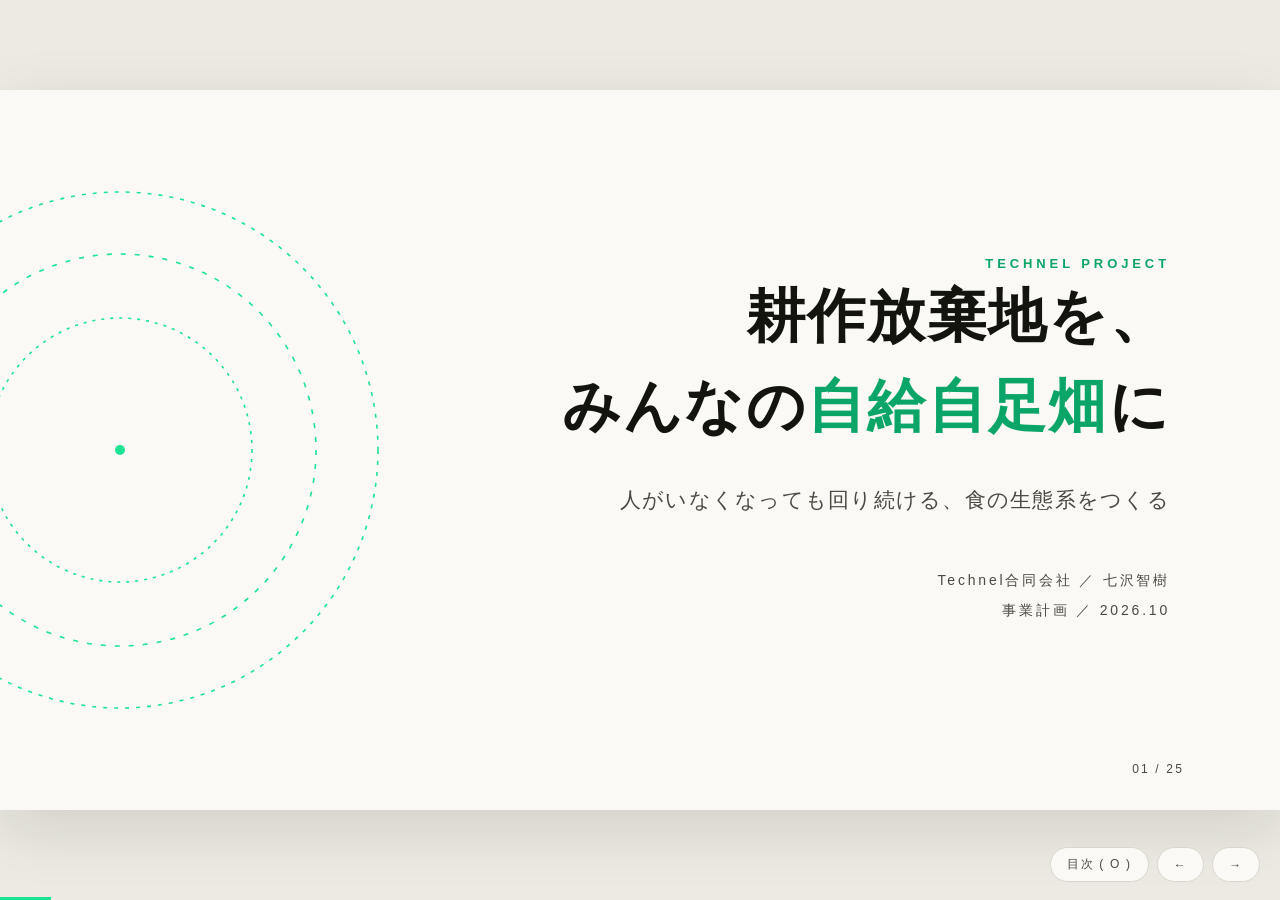
==== jikyu-farm/index.html @ 4bae10a8 "自給自足畑スライドを更新：畑の種類・トークンの値付け・収穫の記録などを追加 - 共有区画・専有区画・目的別区画の説明を追加 - 参加の段階にスポットメンバーを追加し、半年契約に - 自走後の扱い、区画" ====
<!DOCTYPE html>
<html lang="ja">
<head>
<meta charset="UTF-8">
<meta name="viewport" content="width=device-width, initial-scale=1.0">
<title>耕作放棄地を、自給自足畑に｜Technel</title>
<style>
  html { -webkit-text-size-adjust: 100%; text-size-adjust: 100%; }
  body { overscroll-behavior: none; touch-action: manipulation; }

  :root {
    --paper: #faf9f5;
    --ink: #14140f;
    --ink-soft: #4a4a42;
    --line: #d9d7cd;
    --moss: #0ca568;
    --mint: #1de394;
    --shu: #c0392b;
  }
  * { margin: 0; padding: 0; box-sizing: border-box; }
  html, body { height: 100%; }
  body {
    background: #eceae2;
    color: var(--ink);
    font-family: "Helvetica Neue", "Hiragino Kaku Gothic ProN", "Hiragino Sans", "Noto Sans JP", Arial, sans-serif;
    font-feature-settings: "palt";
    -webkit-font-smoothing: antialiased;
    overflow: hidden;
  }

  /* ---------- stage ---------- */
  .deck { position: fixed; inset: 0; overflow: hidden; }
  .stage {
    position: absolute; left: 50%; top: 50%;
    width: 1280px; height: 720px;
    background: var(--paper);
    transform-origin: center center;
    box-shadow: 0 18px 60px rgba(20,20,15,.12);
    overflow: hidden;
  }
  .slide {
    position: absolute; inset: 0;
    padding: 74px 96px 92px;
    display: flex; flex-direction: column;
    opacity: 0; visibility: hidden;
    transition: opacity .38s ease;
  }
  .slide.is-active { opacity: 1; visibility: visible; }

  /* ---------- common type ---------- */
  .kicker { font-size: 13px; letter-spacing: .3em; color: var(--moss); font-weight: 600; text-transform: uppercase; }
  .slide h2 { font-size: 40px; font-weight: 700; line-height: 1.5; letter-spacing: .02em; margin-top: 16px; }
  .slide h2 .thin { font-weight: 400; color: var(--ink-soft); }
  .lead { font-size: 18px; line-height: 2; color: var(--ink-soft); margin-top: 14px; max-width: 980px; }
  .body { margin-top: 40px; flex: 1; min-height: 0; display: flex; flex-direction: column; justify-content: center; }
  .body.top { margin-top: 28px; justify-content: flex-start; }

  ul.pts { list-style: none; }
  ul.pts > li {
    position: relative;
    font-size: 22px; line-height: 1.85; letter-spacing: .01em;
    padding-left: 34px; margin-bottom: 18px; max-width: 1040px;
  }
  ul.pts > li::before {
    content: ""; position: absolute; left: 2px; top: 17px;
    width: 9px; height: 9px; border-radius: 50%;
    border: 1.6px solid var(--mint);
  }
  ul.pts > li.em::before { background: var(--moss); border-color: var(--moss); }
  ul.pts > li.em { font-weight: 700; }
  ul.pts > li small { display: block; font-size: 15.5px; color: var(--ink-soft); line-height: 1.8; margin-top: 4px; font-weight: 400; }
  ul.pts.compact > li { margin-bottom: 12px; font-size: 19px; line-height: 1.75; }
  ul.pts.compact > li::before { top: 15px; }
  ul.pts.compact > li small { font-size: 14.5px; margin-top: 2px; }

  .note {
    margin-top: auto; padding-top: 18px; border-top: 1px solid var(--line);
    font-size: 15px; line-height: 1.9; color: var(--ink-soft); max-width: 1088px;
  }
  .arrow { color: var(--moss); font-weight: 700; }
  .term { border-bottom: 1.6px solid var(--mint); padding-bottom: 1px; }
  .shu { color: var(--shu); }
  .g { color: var(--moss); }

  /* ---------- title slide ---------- */
  .slide.title { justify-content: center; align-items: flex-end; text-align: right; padding-right: 110px; }
  .slide.title h1 { font-size: 58px; font-weight: 700; line-height: 1.55; letter-spacing: .04em; }
  .slide.title h1 .g { color: var(--moss); }
  .slide.title .sub { font-size: 21px; color: var(--ink-soft); margin-top: 28px; letter-spacing: .06em; line-height: 2; }
  .slide.title .meta { font-size: 14px; letter-spacing: .2em; color: var(--ink-soft); margin-top: 44px; line-height: 2.2; }
  .rings { position: absolute; left: -160px; top: 50%; transform: translateY(-50%); width: 560px; height: 560px; pointer-events: none; }
  .rings circle { fill: none; stroke: var(--mint); stroke-width: 1.6; }
  .rings .r1 { stroke-dasharray: 4 7; animation: spin 90s linear infinite; transform-origin: 280px 280px; }
  .rings .r2 { stroke-dasharray: 5 9; animation: spin 150s linear infinite reverse; transform-origin: 280px 280px; }
  .rings .r3 { stroke-dasharray: 3 6; animation: spin 220s linear infinite; transform-origin: 280px 280px; }
  .rings .core { fill: var(--mint); stroke: none; }
  @keyframes spin { to { transform: rotate(360deg); } }
  @media (prefers-reduced-motion: reduce) { .rings circle { animation: none !important; } .slide { transition: none; } }

  /* ---------- part divider ---------- */
  .slide.part { background: var(--ink); color: var(--paper); justify-content: center; }
  .slide.part .kicker { color: var(--mint); }
  .slide.part .pnum { font-size: 128px; font-weight: 700; line-height: 1; letter-spacing: .02em; margin: 22px 0 18px; }
  .slide.part h2 { font-size: 52px; margin-top: 0; }
  .slide.part .lead { color: #9a9a8e; font-size: 18px; }

  /* ---------- statement ---------- */
  .statement { font-size: 38px; font-weight: 700; line-height: 1.8; letter-spacing: .03em; }
  .statement small { display: block; max-width: 980px; font-size: 17px; font-weight: 400; color: var(--ink-soft); line-height: 2.05; margin-top: 24px; letter-spacing: 0; }

  /* ---------- column grids ---------- */
  .cols { display: grid; gap: 1px; background: var(--line); border: 1px solid var(--line); }
  .cols.c2 { grid-template-columns: 1fr 1fr; }
  .cols.c3 { grid-template-columns: 1fr 1fr 1fr; }
  .cols.c4 { grid-template-columns: repeat(4, 1fr); }
  .cols.c5 { grid-template-columns: repeat(5, 1fr); }
  .cols.c5 .col { padding: 22px 18px 24px; }
  .cols.c5 .col h3 { font-size: 20px; margin-bottom: 8px; }
  .cols.c5 .col .price { font-size: 15px; margin-bottom: 10px; }
  .cols.c5 .col p { font-size: 13.5px; line-height: 1.85; }
  .col { background: var(--paper); padding: 28px 28px 30px; }
  .col .h { font-size: 12.5px; letter-spacing: .2em; color: var(--moss); font-weight: 600; margin-bottom: 14px; }
  .col h3 { font-size: 24px; font-weight: 700; line-height: 1.55; margin-bottom: 12px; }
  .col .price { font-size: 17px; font-weight: 700; color: var(--moss); margin-bottom: 12px; }
  .col p { font-size: 15.5px; line-height: 1.95; color: var(--ink-soft); }
  .col p + p { margin-top: 10px; }
  .cols.c4 .col { padding: 24px 22px 26px; }
  .cols.c4 .col h3 { font-size: 21px; }
  .cols.c4 .col p { font-size: 14.5px; line-height: 1.9; }
  .cols.c2 .col { padding: 22px 28px 24px; }

  /* ---------- table ---------- */
  .tbl { width: 100%; border-collapse: collapse; }
  .tbl th {
    text-align: left; font-size: 12.5px; letter-spacing: .16em; color: var(--moss); font-weight: 600;
    padding: 0 16px 10px; border-bottom: 2px solid var(--ink);
  }
  .tbl td { padding: 13px 16px; border-bottom: 1px solid var(--line); font-size: 17px; line-height: 1.7; vertical-align: top; }
  .tbl td:first-child { font-weight: 700; white-space: nowrap; }
  .tbl td .s { display: block; font-size: 13.5px; color: var(--ink-soft); font-weight: 400; }
  .tbl.law td { padding: 7px 12px; font-size: 14px; line-height: 1.55; }
  .tbl.law td .s { font-size: 12px; }
  .tbl.law th { padding: 0 12px 7px; }
  .tbl.law td:last-child { width: 96px; }
  .chip { display: inline-block; font-size: 12px; letter-spacing: .1em; font-weight: 700; border-radius: 999px; padding: 2px 11px; white-space: nowrap; }
  .chip.ok { color: var(--moss); border: 1.3px solid var(--moss); }
  .chip.todo { color: var(--shu); border: 1.3px solid var(--shu); }

  /* ---------- steps ---------- */
  .steps { display: grid; grid-template-columns: 1fr 34px 1fr 34px 1fr 34px 1fr; align-items: stretch; }
  .step { border: 1.4px solid var(--line); padding: 20px 20px 22px; background: var(--paper); }
  .step .n { font-size: 12px; letter-spacing: .18em; color: var(--ink-soft); }
  .step h3 { font-size: 22px; font-weight: 700; margin-top: 8px; line-height: 1.5; }
  .step p { font-size: 14.5px; line-height: 1.85; color: var(--ink-soft); margin-top: 8px; }
  .step.goal { border: 2px solid var(--moss); background: #f4faf6; }
  .step-arrow { display: flex; align-items: center; justify-content: center; color: var(--moss); font-size: 22px; font-weight: 700; }
  .loop { margin-top: 18px; border: 1.4px dashed var(--moss); padding: 14px 22px; font-size: 17px; line-height: 1.8; }
  .loop strong { color: var(--moss); }

  /* ---------- example ---------- */
  .ex { margin-top: 30px; border: 1.8px solid var(--moss); background: #f4faf6; padding: 18px 26px;
        text-align: center; font-size: 23px; font-weight: 700; letter-spacing: .02em; }
  .ex .ar { color: var(--moss); margin: 0 16px; }

  /* ---------- figure ---------- */
  .fig { display: flex; justify-content: center; }
  .fig svg { width: 100%; max-width: 980px; height: auto; }
  .fig .bx { fill: none; stroke: #b7b5a9; stroke-width: 1.4; }
  .fig .bx.main { fill: #eaf6ef; stroke: var(--moss); stroke-width: 2.2; }
  .fig .ln { fill: none; stroke: #8f8d82; stroke-width: 1.5; }
  .fig .nm { font-size: 15px; font-weight: 700; fill: var(--ink); }
  .fig .sb { font-size: 12.5px; fill: var(--ink-soft); }
  .fig .lb { font-size: 12.5px; fill: var(--moss); font-weight: 600; }

  /* ---------- chrome ---------- */
  .foot {
    position: absolute; left: 96px; right: 96px; bottom: 34px;
    display: flex; justify-content: space-between; align-items: baseline;
    font-size: 12px; letter-spacing: .18em; color: var(--ink-soft);
  }
  .slide.part .foot { color: rgba(250,249,245,.5); }
  .bar { position: absolute; left: 0; bottom: 0; height: 3px; background: var(--mint); transition: width .38s ease; z-index: 5; }

  .ui { position: fixed; right: 20px; bottom: 18px; display: flex; gap: 8px; z-index: 40; transition: opacity .4s; }
  .ui.idle { opacity: 0; pointer-events: none; }
  .ui button {
    font: inherit; font-size: 12px; letter-spacing: .14em;
    background: var(--paper); color: var(--ink-soft);
    border: 1px solid var(--line); border-radius: 999px;
    padding: 8px 16px; cursor: pointer; transition: background .2s, color .2s;
  }
  .ui button:hover { background: var(--ink); color: var(--paper); border-color: var(--ink); }

  .toc {
    position: fixed; inset: 0; z-index: 50; background: var(--ink); color: var(--paper);
    padding: 56px 6vw; overflow-y: auto; display: none;
  }
  .toc.open { display: block; }
  .toc h4 { font-size: 12px; letter-spacing: .3em; color: var(--mint); font-weight: 600; margin-bottom: 26px; }
  .toc ol { list-style: none; columns: 2; column-gap: 56px; }
  .toc li { break-inside: avoid; }
  .toc button {
    font: inherit; text-align: left; width: 100%;
    display: grid; grid-template-columns: 40px 1fr; gap: 14px; align-items: baseline;
    background: none; border: none; border-bottom: 1px solid #33332c; color: rgba(250,249,245,.72);
    padding: 11px 0; font-size: 15.5px; cursor: pointer; transition: color .2s;
  }
  .toc button:hover, .toc button.here { color: #fff; }
  .toc button.here .no { color: var(--mint); }
  .toc .no { font-size: 12px; letter-spacing: .1em; color: #7b7b70; }
  .toc .pt { font-size: 11px; letter-spacing: .2em; color: var(--mint); display: block; margin-top: 4px; }

  /* ---------- print ---------- */
  @page { size: 1280px 720px; margin: 0; }
  @media print {
    body { overflow: visible; background: #fff; }
    .deck { position: static; overflow: visible; }
    .stage { position: static; width: 1280px; height: auto; transform: none !important; box-shadow: none; overflow: visible; }
    .slide {
      position: static; opacity: 1 !important; visibility: visible !important;
      width: 1280px; height: 720px; page-break-after: always; break-after: page;
    }
    .ui, .toc, .bar { display: none !important; }
  }
</style>
</head>
<body>

<div class="deck" id="deck">
<div class="stage" id="stage">

  <!-- 01 title -->
  <section class="slide title" data-title="タイトル" data-part="">
    <svg class="rings" viewBox="0 0 560 560" aria-hidden="true">
      <circle class="r1" cx="280" cy="280" r="258"/>
      <circle class="r2" cx="280" cy="280" r="196"/>
      <circle class="r3" cx="280" cy="280" r="132"/>
      <circle class="core" cx="280" cy="280" r="5"/>
    </svg>
    <div class="kicker">Technel Project</div>
    <h1>耕作放棄地を、<br>みんなの<span class="g">自給自足畑</span>に</h1>
    <p class="sub">人がいなくなっても回り続ける、食の生態系をつくる</p>
    <p class="meta">Technel合同会社 ／ 七沢智樹<br>事業計画 ／ 2026.10</p>
  </section>

  <!-- overview -->
  <section class="slide" data-title="何をつくるのか" data-part="">
    <div class="kicker">Overview</div>
    <h2>何をつくるのか</h2>
    <div class="body">
      <p class="statement" style="font-size:34px">耕作放棄地を、関わる人々の自給自足畑に変えていく。<br>創業メンバーが抜けても回り続ける<span class="g">仕組み</span>として。</p>
      <ul class="pts compact" style="margin-top:34px">
        <li>出発点は山梨の耕作放棄地。人口減少で全国に増え続ける放棄地へ広げていく</li>
        <li>応えるのは「自分が食べるものは自分でつくりたい」という、人間の根源的な欲求</li>
        <li>お金・野菜・労働・資源の出入りをすべて見えるようにし、<span class="term">AIが計算</span>し、<span class="term">ブロックチェーンに記録</span>する</li>
      </ul>
      <div class="note">目指すのは、人間が現れる前から生態系が自律して回ってきたように、社会のパラダイムが変わっても、人がいる限り続くもの。</div>
    </div>
  </section>

  <!-- PART 1 -->
  <section class="slide part" data-title="PART 1｜なぜ今か" data-part="">
    <div class="kicker">Part</div>
    <div class="pnum">01</div>
    <h2>なぜ今か</h2>
    <p class="lead">農業は転換点にある。担い手が引退していく溝を、小さな自給畑をたくさんつくって埋める。</p>
  </section>

  <!-- 1-01 背景 -->
  <section class="slide" data-title="三つの背景" data-part="1">
    <div class="kicker">1 — 01｜Background</div>
    <h2>三つの背景</h2>
    <div class="body">
      <div class="cols c3">
        <div class="col">
          <div class="h">MACRO</div>
          <h3>食料安全保障</h3>
          <p>一人ひとりが食べ物をつくる技術と知恵を持つことは、国の食料自給率の向上に直結する。</p>
        </div>
        <div class="col">
          <div class="h">FARMERS</div>
          <h3>担い手の引退</h3>
          <p>農家の高齢化と引退で、耕作放棄地は今後も増え続ける。一方で、若い人の大規模な新規参入には限界がある。</p>
        </div>
        <div class="col">
          <div class="h">YAMANASHI</div>
          <h3>ブドウ跡地の傾斜地</h3>
          <p>ブドウ畑の跡地は傾斜があり、ブドウ以外の営農では使いにくい。自給自足畑は、小さな畑や傾斜地でも成り立つ。</p>
        </div>
      </div>
      <div class="note">商業農業が手放した土地を、そのまま使える。<span class="arrow">→</span> それがこの仕組みの強み。</div>
    </div>
  </section>

  <!-- 1-02 栄養 -->
  <section class="slide" data-title="栄養は、ほぼ自給できる" data-part="1">
    <div class="kicker">1 — 02｜Nutrition</div>
    <h2>栄養は、ほぼ自給できる</h2>
    <p class="lead">野菜・米・大豆・卵に、獣害駆除のイノシシとシカを組み合わせる。大豆と米があれば、味噌や醤油もつくれる。</p>
    <div class="body top">
      <table class="tbl">
        <thead><tr><th>品目</th><th>1人あたり年間（概算）</th><th>必要な面積・羽数（無肥料〜少肥の概算）</th></tr></thead>
        <tbody>
          <tr><td>野菜</td><td>約128kg<span class="s">1日350gの推奨量</span></td><td>畑 約1〜1.3a</td></tr>
          <tr><td>米</td><td>約50kg</td><td>田んぼ 約2a</td></tr>
          <tr><td>大豆</td><td>約8kg</td><td>畑 約0.5a</td></tr>
          <tr><td>卵</td><td>約340個</td><td>鶏 1.5〜2羽</td></tr>
          <tr><td>肉</td><td>獣害駆除のイノシシ・シカ</td><td>食肉処理業の許可を持つ事業者と提携</td></tr>
        </tbody>
      </table>
      <div class="note">畑だけなら1人約1.5a。今ある畑（傾斜地25a＋急傾斜地10a）は、約20人分の野菜と大豆にあたる。米には別に田んぼが要る。数字は概算。</div>
    </div>
  </section>

  <!-- PART 2 -->
  <section class="slide part" data-title="PART 2｜畑と参加の仕組み" data-part="">
    <div class="kicker">Part</div>
    <div class="pnum">02</div>
    <h2>畑と参加の仕組み</h2>
    <p class="lead">共有区画は誰でも収穫でき、専有区画で自給を学ぶ。浅い関わりから始めて、最長5年で自律する。</p>
  </section>

  <!-- 2-01 畑の種類 -->
  <section class="slide" data-title="畑の種類" data-part="2">
    <div class="kicker">2 — 01｜Fields</div>
    <h2>畑の種類</h2>
    <div class="body">
      <div class="cols c3">
        <div class="col">
          <div class="h">SHARED</div>
          <h3>共有区画</h3>
          <p>会員区分によらず、誰でも好きに収穫できる。収穫した分だけトークンを使う。</p>
          <p>手をかけなくても育つ畑として、自然農法・協生農法を中心に回す。</p>
        </div>
        <div class="col">
          <div class="h">PLOT</div>
          <h3>専有区画</h3>
          <p>自分だけの区画。指導期間中はプロの指導のもとで耕作し、修了したら自分で回す。</p>
          <p>水やりなどの手入れも、すべて自分で行う。</p>
        </div>
        <div class="col">
          <div class="h">PURPOSE</div>
          <h3>目的別の区画</h3>
          <p>必要に応じて、目的ごとの区画もつくる。</p>
        </div>
      </div>
    </div>
  </section>

  <!-- 2-02 参加の段階 -->
  <section class="slide" data-title="参加の段階" data-part="2">
    <div class="kicker">2 — 02｜Plans</div>
    <h2>参加の段階</h2>
    <div class="body top">
      <div class="cols c5">
        <div class="col">
          <div class="h">SPOT</div>
          <h3>スポット</h3>
          <div class="price">その都度払い</div>
          <p>説明を受けた人が、行ったときに収穫して量り、その場で支払う（PayPay など）。</p>
          <p>来年からの開始を目指す。</p>
        </div>
        <div class="col">
          <div class="h">MEMBER</div>
          <h3>会員</h3>
          <div class="price">月額 3,000円</div>
          <p>全額をトークンで受け取り、共有区画から好きに収穫できる。</p>
          <p>市場価格で 6,000円分の野菜が目安。作業は任意。</p>
        </div>
        <div class="col">
          <div class="h">COURSE</div>
          <h3>講座</h3>
          <div class="price">月額 5,000円</div>
          <p>オンラインの話し合いが月2回、現地の実習が毎週。</p>
          <p>追加で払った分は、トークンに変換できる。</p>
        </div>
        <div class="col">
          <div class="h">PLOT</div>
          <h3>専有区画</h3>
          <div class="price">指導期間中は未定</div>
          <p>プロの指導のもとで、自分の区画を耕作する。</p>
          <p>多くは3〜4年で自立する。</p>
        </div>
        <div class="col">
          <div class="h">OPERATOR</div>
          <h3>運営メンバー</h3>
          <div class="price">管理費のみ</div>
          <p>指導を修了した人。1aあたりの基本諸経費だけで畑を続けられる。</p>
          <p>貢献すれば無料、むしろプラスにも。</p>
        </div>
      </div>
      <div class="note">契約は秋冬と春夏の半年ごと。料金はすべて仮で、運営しながら全体で計算して決める。配送も可能（送料と箱詰めの手間賃をトークンから差し引く）。</div>
    </div>
  </section>

  <!-- 2-03 自律の道筋 -->
  <section class="slide" data-title="最長5年で自律する" data-part="2">
    <div class="kicker">2 — 03｜Path</div>
    <h2>最長5年で、自律する</h2>
    <p class="lead">修了した人が増えるほど、プロ農家がいなくても畑が回るようになる。</p>
    <div class="body">
      <div class="steps">
        <div class="step"><div class="n">STEP 1</div><h3>会員</h3><p>共有区画の野菜を受け取りながら、畑に触れる</p></div>
        <div class="step-arrow">→</div>
        <div class="step"><div class="n">STEP 2</div><h3>講座</h3><p>オンラインと現地の実習で、つくり方を学ぶ</p></div>
        <div class="step-arrow">→</div>
        <div class="step"><div class="n">STEP 3｜最長5年</div><h3>専有区画</h3><p>プロの指導のもとで、自分の区画を耕作する。多くは3〜4年で自立する</p></div>
        <div class="step-arrow">→</div>
        <div class="step goal"><div class="n">GOAL</div><h3>運営メンバー</h3><p>自分の畑で自給し、仕組みを回す</p></div>
      </div>
      <div class="loop"><strong>↺ 次の人へ</strong>　修了した運営メンバーが、共有区画の管理と次の人の指導を引き継ぐ。</div>
    </div>
  </section>

  <!-- 2-04 自走したら -->
  <section class="slide" data-title="自走できるようになったら" data-part="2">
    <div class="kicker">2 — 04｜Independence</div>
    <h2>自走できるようになったら</h2>
    <div class="body">
      <ul class="pts">
        <li>土地の管理費を払うだけで、自分の区画を続けられる</li>
        <li>貢献すれば管理費はただになり、むしろプラスになることもある</li>
        <li>運営メンバーとして全体を回すことも、自分の区画を淡々と使い続けることもできる</li>
        <li class="em">うまくいかなかった野菜は、区画どうしでトークンを使って交換し、補い合う<small>今年はトマトがたくさんできたけれど、ナスはうまくいかなかった。そういうことは毎年起きる。</small></li>
      </ul>
    </div>
  </section>

  <!-- 2-05 収穫の記録 -->
  <section class="slide" data-title="収穫を記録する" data-part="2">
    <div class="kicker">2 — 05｜Harvest</div>
    <h2>収穫は、はかりとカメラで記録する</h2>
    <div class="body">
      <div class="steps">
        <div class="step"><div class="n">1</div><h3>取る</h3><p>旬のおいしいものから順に取っていく</p></div>
        <div class="step-arrow">→</div>
        <div class="step"><div class="n">2</div><h3>載せる</h3><p>バットに載せて量る。バットで大きさ、はかりで重さがわかる</p></div>
        <div class="step-arrow">→</div>
        <div class="step"><div class="n">3</div><h3>計算する</h3><p>AIが野菜ごとの比重から内訳を出す（例：カボチャ2個と人参2本で1kg）</p></div>
        <div class="step-arrow">→</div>
        <div class="step goal"><div class="n">4</div><h3>トークンを使う</h3><p>内訳から値段を出し、トークンを差し引く</p></div>
      </div>
      <div class="loop"><strong>規格外は 1/3</strong>　割れや傷みのあるものは分けて量り、トークンの消費を3分の1にする。自己申告とAIの画像認識で判定し、あとから画像をもとに補正もできる。</div>
      <div class="note">おいしそうなものだけを選ばず、バランスよく取ることをみんなで共有する。</div>
    </div>
  </section>

  <!-- PART 3 -->
  <section class="slide part" data-title="PART 3｜お金とトークン" data-part="">
    <div class="kicker">Part</div>
    <div class="pnum">03</div>
    <h2>お金とトークン</h2>
    <p class="lead">費用を積み上げ、収穫を予測し、市場価格の半分で野菜をトークンに換える。取れた量に合わせて、途中で調整する。</p>
  </section>

  <!-- 3-01 費用 -->
  <section class="slide" data-title="費用を積み上げる" data-part="3">
    <div class="kicker">3 — 01｜Cost</div>
    <h2>費用を積み上げる</h2>
    <p class="lead">かかった費用はすべて計上し、会計を公開する。</p>
    <div class="body top">
      <table class="tbl">
        <thead><tr><th>費目</th><th>例</th><th>扱い</th></tr></thead>
        <tbody>
          <tr><td>立ち上げ費</td><td>今回の畑で 30万円</td><td>数年（ケースによっては5年）で償却し、月々のコストに載せる</td></tr>
          <tr><td>土地などのベース</td><td>月 1万円</td><td>毎月の固定費</td></tr>
          <tr><td>備品・設備の積立</td><td>月 1万円程度</td><td>将来の購入に備えて積み立てる</td></tr>
          <tr><td>その他の経費</td><td>種、資材など</td><td>実費で計上する</td></tr>
        </tbody>
      </table>
      <div class="note">月々のコストと会費の収入を比べながら、料金と配分を見直していく。</div>
    </div>
  </section>

  <!-- 3-02 予測 -->
  <section class="slide" data-title="収穫を予測する" data-part="3">
    <div class="kicker">3 — 02｜Forecast</div>
    <h2>収穫を予測する</h2>
    <div class="body">
      <div class="steps">
        <div class="step"><div class="n">1</div><h3>測る</h3><p>傾斜地をLiDARで測量し、実際の面積を出す</p></div>
        <div class="step-arrow">→</div>
        <div class="step"><div class="n">2</div><h3>予測する</h3><p>面積から、どれだけ取れるかを割り出す</p></div>
        <div class="step-arrow">→</div>
        <div class="step"><div class="n">3</div><h3>計画する</h3><p>予測をもとに、その年の栽培計画を立て、種をそろえる</p></div>
        <div class="step-arrow">→</div>
        <div class="step goal"><div class="n">4</div><h3>調整する</h3><p>実際の収穫は大きくぶれる。予測は目安として、取れた量に合わせて調整する</p></div>
      </div>
    </div>
  </section>

  <!-- 3-03 値付け -->
  <section class="slide" data-title="トークンの値付け" data-part="3">
    <div class="kicker">3 — 03｜Pricing</div>
    <h2>1人1aで自給する前提で、値段をつける</h2>
    <div class="body">
      <div class="cols c3">
        <div class="col">
          <div class="h">PREMISE</div>
          <h3>1人 1a</h3>
          <p>1人が1年に食べる野菜の量を、1aでまかなう計算にする。</p>
        </div>
        <div class="col">
          <div class="h">PRICE</div>
          <h3>市場価格の半分</h3>
          <p>その野菜の値段を、市場価格の半分に設定する。無農薬の野菜で。</p>
        </div>
        <div class="col">
          <div class="h">EXCHANGE</div>
          <h3>1円＝1トークン</h3>
          <p>払った分が、そのままトークンで返ってくる。</p>
        </div>
      </div>
      <div class="ex">月 3,000円<span class="ar">→</span>3,000トークン<span class="ar">→</span><span class="g">市場価格で 6,000円分</span>の野菜</div>
    </div>
  </section>

  <!-- 3-04 調整 -->
  <section class="slide" data-title="取れた量に合わせて調整する" data-part="3">
    <div class="kicker">3 — 04｜Adjustment</div>
    <h2>たくさん取れたら多く、<span class="thin">取れなければ少なく</span></h2>
    <div class="body">
      <ul class="pts compact">
        <li>収穫は事前にはわからない。予測をもとにトークンを配り、途中で調整する</li>
        <li>予測より多く取れたら、1トークンで受け取れる野菜が増える。少なければ減る</li>
        <li>パラメーターは毎週〜毎月調整し、シーズンごとに精算する</li>
        <li>契約は半年ごと。秋冬野菜と春夏野菜のシーズンで区切る</li>
        <li class="em">得をするために参加するものではない<small>損か得かは、やってみないとわからない。自給自足したい人、このコミュニティに参加したい人で回す。</small></li>
      </ul>
    </div>
  </section>

  <!-- 3-05 貢献 -->
  <section class="slide" data-title="貢献とトークン" data-part="3">
    <div class="kicker">3 — 05｜Contribution</div>
    <h2>貢献も、トークンになる</h2>
    <div class="body">
      <ul class="pts compact">
        <li>作業日に作業をすると、その分がトークンになる<small>何を、いつ、どうやるかは決まっていて、ガイドに沿って行う。講座を受けた人ほど、同じ作業の価値が高い。</small></li>
        <li>ただ、作業はあまり発生しない。手をかけなくても育つ畑だから<small>作業をするのは、主にスタッフと運営メンバー。</small></li>
        <li>耕作放棄地の開墾など、畑の外の貢献もトークンになりうる</li>
        <li>講座を受けて貢献し、会費をまかなえる人もいれば、そうでない人もいる</li>
      </ul>
      <div class="ex" style="margin-top:22px">月 3,000円＋3,000円分の貢献<span class="ar">→</span>6,000トークン<span class="ar">→</span><span class="g">市場価格で 12,000円分</span></div>
    </div>
  </section>

  <!-- 3-06 トークン -->
  <section class="slide" data-title="トークンの流れ" data-part="3">
    <div class="kicker">3 — 06｜Token</div>
    <h2>会費と貢献がトークンになり、<span class="thin">収穫すると減る</span></h2>
    <div class="body">
      <div class="fig">
        <svg viewBox="0 0 760 330" role="img" aria-label="トークンの流れ">
          <defs><marker id="arw" viewBox="0 0 10 10" refX="9" refY="5" markerWidth="6" markerHeight="6" orient="auto-start-reverse"><path d="M0 0L10 5L0 10z" fill="#8f8d82"/></marker></defs>
          <text class="lb" x="260" y="44" text-anchor="middle">トークンが入る</text>
          <text class="lb" x="500" y="44" text-anchor="middle">トークンが減る</text>
          <g>
            <path class="ln" d="M230 84H255V120H290" marker-end="url(#arw)"/>
            <path class="ln" d="M230 172H255V136H290" marker-end="url(#arw)"/>
            <path class="ln" d="M470 120H505V84H530" marker-end="url(#arw)"/>
            <path class="ln" d="M470 136H505V172H530" marker-end="url(#arw)"/>
            <path class="ln" d="M380 156V250" marker-start="url(#arw)" marker-end="url(#arw)"/>
          </g>
          <rect class="bx" x="30" y="56" width="200" height="56" rx="8"/>
          <text class="nm" x="130" y="80" text-anchor="middle">会費を払う</text>
          <text class="sb" x="130" y="98" text-anchor="middle">1円＝1トークン</text>
          <rect class="bx" x="30" y="144" width="200" height="56" rx="8"/>
          <text class="nm" x="130" y="168" text-anchor="middle">決まった作業をする</text>
          <text class="sb" x="130" y="186" text-anchor="middle">習熟度で重みが変わる</text>
          <rect class="bx main" x="290" y="100" width="180" height="56" rx="8"/>
          <text class="nm" x="380" y="124" text-anchor="middle">参加者のウォレット</text>
          <text class="sb" x="380" y="142" text-anchor="middle">トークン残高</text>
          <rect class="bx" x="530" y="56" width="200" height="56" rx="8"/>
          <text class="nm" x="630" y="80" text-anchor="middle">共有区画で収穫する</text>
          <text class="sb" x="630" y="98" text-anchor="middle">規格外はトークン 1/3</text>
          <rect class="bx" x="530" y="144" width="200" height="56" rx="8"/>
          <text class="nm" x="630" y="168" text-anchor="middle">配送で受け取る</text>
          <text class="sb" x="630" y="186" text-anchor="middle">送料と手間賃を差し引く</text>
          <text class="lb" x="392" y="208">すべての取引を記録</text>
          <rect class="bx" x="30" y="250" width="700" height="56" rx="8"/>
          <text class="nm" x="380" y="274" text-anchor="middle">共同会計（全公開・ブロックチェーンに記録）</text>
          <text class="sb" x="380" y="292" text-anchor="middle">AIが毎週〜毎月、1トークンで受け取れる野菜の量を調整し、半年ごとに精算する</text>
        </svg>
      </div>
    </div>
  </section>

  <!-- 3-07 会計のルール -->
  <section class="slide" data-title="会計のルール" data-part="3">
    <div class="kicker">3 — 07｜Accounting</div>
    <h2>会計のルール</h2>
    <div class="body">
      <ul class="pts compact">
        <li>会計はすべて公開し、費用は参加者全員で分け合う</li>
        <li>会費は全額トークンにし、受け取った現金で運営する。野菜はそのお礼<small>先払いの会費で畑を運営し、収穫を分ける CSA（地域支援型農業）と同じ形。</small></li>
        <li>毎週〜毎月パラメーターを調整し、半年のシーズンごとに精算する</li>
        <li class="em">黒字はお金で分配しない<small>翌期の料金を下げるか、新しい畑や設備に再投資する。赤字のときは寄付か追加の負担で埋める。</small></li>
        <li>使わなかったトークンは現金で返さない<small>年に一度まとめて還元する（たとえばサツマイモをどっさり）か、講座に振り替えられる。使わなければそのまま消える。</small></li>
      </ul>
    </div>
  </section>

  <!-- 3-08 テクノロジー -->
  <section class="slide" data-title="テクノロジー" data-part="3">
    <div class="kicker">3 — 08｜Technology</div>
    <h2>記録と計算を、人の手から切り離す</h2>
    <p class="lead">人が入れ替わっても、仕組みが回り続けるように。</p>
    <div class="body top">
      <div class="cols c2">
        <div class="col">
          <div class="h">SURVEY</div>
          <h3>測量と収穫予測</h3>
          <p>LiDARで傾斜地の面積を測り、どれだけ取れるかを予測する。</p>
        </div>
        <div class="col">
          <div class="h">IMAGE AI</div>
          <h3>画像認識</h3>
          <p>バットとはかりの記録から、何をどれだけ取ったか、規格外かどうかを判定する。</p>
        </div>
        <div class="col">
          <div class="h">ALLOCATION AI</div>
          <h3>分配の計算</h3>
          <p>収穫・費用・貢献から、1トークンで受け取れる野菜の量を調整する。生態系のように自律的に調整されることを目指す。</p>
        </div>
        <div class="col">
          <div class="h">LEDGER &amp; COMMUNITY</div>
          <h3>記録とコミュニティ</h3>
          <p>トークンの発行と移動をブロックチェーンに残す。Discord などで報告と話し合い。スポットの支払いは PayPay など。</p>
        </div>
      </div>
    </div>
  </section>

  <!-- 3-09 農法と体制 -->
  <section class="slide" data-title="農法と運営体制" data-part="3">
    <div class="kicker">3 — 09｜Farming</div>
    <h2>農法と運営体制</h2>
    <p class="lead">農法はひとつに絞らず、作物と目的で使い分ける。畑はプロの農家が見る。</p>
    <div class="body top">
      <ul class="pts compact">
        <li><strong>自然農法・協生農法</strong>：不耕起と混植。耕作放棄地の立ち上げと、手間をかけない畑の基本</li>
        <li><strong>有機農法</strong>：夏野菜をしっかり収穫したいところに</li>
        <li><strong>鶏</strong>：卵でタンパク質を得て、鶏糞を堆肥にする</li>
        <li><strong>ジビエ</strong>：獣害駆除のイノシシとシカを、食肉処理業の許可を持つ事業者と組んで肉にする</li>
        <li><strong>プロ農家の伴走</strong>：地元のプロ農家が畑の面倒を見る。修了者が増えれば、農家がいなくても回る</li>
        <li><strong>暮らしの探求</strong>：食べ方、調理法、調味料のつくり方、暮らし方そのものを、参加者と一緒に探る</li>
      </ul>
      <div class="note">賛同する人が増えるほど、登録される畑が増えていく。</div>
    </div>
  </section>

  <!-- PART 4 -->
  <section class="slide part" data-title="PART 4｜法対策" data-part="">
    <div class="kicker">Part</div>
    <div class="pnum">04</div>
    <h2>法対策</h2>
    <p class="lead">トークンと会費の設計は、金融規制に触れやすい。先に線を引いておく。</p>
  </section>

  <!-- 4-01 法対策 -->
  <section class="slide" data-title="法律ごとの対策" data-part="4">
    <div class="kicker">4 — 01｜Legal</div>
    <h2>法律ごとの対策</h2>
    <div class="body top" style="margin-top:14px">
      <table class="tbl law">
        <thead><tr><th>法律</th><th>問題になりうること</th><th>対策</th><th>状態</th></tr></thead>
        <tbody>
          <tr><td>金融商品取引法</td><td>出資した人に利益を分配すると「集団投資スキーム」に当たるおそれ</td><td>黒字はお金で分配しない。会費は、収穫を分け合うための前払いとして設計する</td><td><span class="chip ok">方針決定</span></td></tr>
          <tr><td>資金決済法<span class="s">前払式支払手段</span></td><td>前払いで野菜と交換するトークンは前払式支払手段。未使用残高が大きいと届出が要る</td><td>半年ごとの精算で期限を区切る。有効期限が6か月以内なら対象外になる可能性</td><td><span class="chip todo">要確認</span></td></tr>
          <tr><td>資金決済法<span class="s">暗号資産</span></td><td>他人と売買できるトークンは暗号資産になりうる</td><td>譲渡不可・換金不可で設計する。区画どうしの野菜の交換は、仕組みの中だけで行う</td><td><span class="chip todo">要確認</span></td></tr>
          <tr><td>労働基準法</td><td>作業へのトークンが「賃金」とみなされると、通貨払いの原則に反する</td><td>作業は雇用ではなく会員の活動として設計する（時間の拘束や指揮命令をしない）</td><td><span class="chip todo">要確認</span></td></tr>
          <tr><td>農地法</td><td>農地の売買・貸借には農業委員会の許可が要る</td><td>取得に問題なしと確認済み。畑が増えるたびに同じ手続きを踏む</td><td><span class="chip ok">対応済み</span></td></tr>
          <tr><td>食品衛生法</td><td>人に提供する獣肉は、食肉処理業の許可施設で処理する必要がある</td><td>許可を持つ事業者と組む。提携を文書で取り決める</td><td><span class="chip ok">対応済み</span></td></tr>
          <tr><td>法人形態</td><td>会費・トークン・農地を誰の名義で持つか</td><td>検討中。労働者協同組合も候補</td><td><span class="chip todo">検討中</span></td></tr>
        </tbody>
      </table>
      <div class="note" style="margin-top:10px;padding-top:8px;font-size:13px;border-top:none">法律の欄は一般的な知識による整理で、条文は確認していない。制度を確定する前に、弁護士か司法書士に確認する。</div>
    </div>
  </section>

  <!-- 4-02 次に決めること -->
  <section class="slide" data-title="次に決めること" data-part="4">
    <div class="kicker">4 — 02｜Next</div>
    <h2>次に決めること</h2>
    <div class="body">
      <ul class="pts compact">
        <li><strong>市場価格の基準</strong>：何の価格を「市場価格」とするか（店頭、直売所、有機の相場）</li>
        <li><strong>立ち上げ費の償却期間</strong>：畑ごとに何年で割るか</li>
        <li><strong>規格外の判定</strong>：自己申告とAIの画像認識の組み合わせ方</li>
        <li><strong>スポットメンバー</strong>：来年からの開始に向けた、説明の受け方と支払い方法</li>
        <li><strong>専有区画の料金</strong>：指導期間中の料金と、1aあたりの基本諸経費の額</li>
        <li><strong>引き継ぎの形</strong>：修了した運営メンバーが、共有区画の管理と次の人の指導をどう担うか</li>
        <li><strong>法人形態と専門家確認</strong>：トークンと作業の扱いを、弁護士か司法書士に確認する</li>
      </ul>
    </div>
  </section>

  <!-- closing -->
  <section class="slide" data-title="結び" data-part="4">
    <div class="kicker">Closing</div>
    <div class="body">
      <p class="statement">人間が現れる前から、生態系は自律して回ってきた。<br>自給自足畑も、そうありたい。<small>誰が抜けても、社会のパラダイムが変わっても、人がいる限り続く仕組みを。山梨の耕作放棄地から始めます。</small></p>
    </div>
  </section>

</div><!-- /stage -->
<div class="bar" id="bar"></div>
</div><!-- /deck -->

<div class="ui">
  <button id="btnToc" type="button">目次 ( O )</button>
  <button id="btnPrev" type="button">←</button>
  <button id="btnNext" type="button">→</button>
</div>

<nav class="toc" id="toc" aria-label="スライド目次">
  <h4>Contents</h4>
  <ol id="tocList"></ol>
</nav>

<script>
(function () {
  var stage = document.getElementById('stage');
  var deck = document.getElementById('deck');
  var bar = document.getElementById('bar');
  var toc = document.getElementById('toc');
  var tocList = document.getElementById('tocList');
  var slides = Array.prototype.slice.call(stage.querySelectorAll('.slide'));
  var total = slides.length;
  var i = 0;

  var PART_NAME = {
    '1': 'PART 1 ／ なぜ今か',
    '2': 'PART 2 ／ 畑と参加の仕組み',
    '3': 'PART 3 ／ お金とトークン',
    '4': 'PART 4 ／ 法対策'
  };

  function pad(n) { return (n < 10 ? '0' : '') + n; }

  slides.forEach(function (s, n) {
    var part = s.getAttribute('data-part') || '';

    var foot = document.createElement('div');
    foot.className = 'foot';
    foot.innerHTML = '<span>' + (PART_NAME[part] || '') + '</span><span>' +
      pad(n + 1) + ' / ' + pad(total) + '</span>';
    s.appendChild(foot);

    var li = document.createElement('li');
    var b = document.createElement('button');
    b.type = 'button';
    b.innerHTML = '<span class="no">' + pad(n + 1) + '</span><span>' +
      s.getAttribute('data-title') +
      (part ? '<span class="pt">' + (PART_NAME[part] || '') + '</span>' : '') + '</span>';
    b.addEventListener('click', function () { go(n); closeToc(); });
    li.appendChild(b);
    tocList.appendChild(li);
  });
  var tocBtns = Array.prototype.slice.call(tocList.querySelectorAll('button'));

  function go(n) {
    i = Math.max(0, Math.min(total - 1, n));
    slides.forEach(function (s, k) { s.classList.toggle('is-active', k === i); });
    tocBtns.forEach(function (b, k) { b.classList.toggle('here', k === i); });
    bar.style.width = ((i + 1) / total * 100) + '%';
    if (location.hash !== '#' + (i + 1)) history.replaceState(null, '', '#' + (i + 1));
  }

  function fit() {
    var w = document.documentElement.clientWidth || window.innerWidth;
    var h = document.documentElement.clientHeight || window.innerHeight;
    if (h > w && w < 820) {
      var s = Math.min(h / 1280, w / 720);
      stage.style.transform = 'translate(-50%, -50%) rotate(90deg) scale(' + s + ')';
    } else {
      var s2 = Math.min(w / 1280, h / 720);
      stage.style.transform = 'translate(-50%, -50%) scale(' + s2 + ')';
    }
  }

  function closeToc() { toc.classList.remove('open'); }

  document.addEventListener('keydown', function (e) {
    if (e.key === 'ArrowRight' || e.key === 'PageDown' || e.key === ' ') { go(i + 1); e.preventDefault(); }
    else if (e.key === 'ArrowLeft' || e.key === 'PageUp') { go(i - 1); e.preventDefault(); }
    else if (e.key === 'Home') { go(0); }
    else if (e.key === 'End') { go(total - 1); }
    else if (e.key === 'o' || e.key === 'O') { toc.classList.toggle('open'); }
    else if (e.key === 'f' || e.key === 'F') {
      if (document.fullscreenElement) { document.exitFullscreen(); }
      else { document.documentElement.requestFullscreen(); }
    }
    else if (e.key === 'Escape') { closeToc(); }
  });

  document.getElementById('btnNext').addEventListener('click', function () { go(i + 1); });
  document.getElementById('btnPrev').addEventListener('click', function () { go(i - 1); });
  document.getElementById('btnToc').addEventListener('click', function () { toc.classList.toggle('open'); });
  toc.addEventListener('click', function (e) { if (e.target === toc) closeToc(); });

  var x0 = null;
  deck.addEventListener('touchstart', function (e) { x0 = e.touches[0].clientX; }, { passive: true });
  deck.addEventListener('touchend', function (e) {
    if (x0 === null) return;
    var dx = e.changedTouches[0].clientX - x0;
    if (Math.abs(dx) > 50) go(dx < 0 ? i + 1 : i - 1);
    x0 = null;
  }, { passive: true });

  var ui = document.querySelector('.ui');
  var idleTimer;
  function wake() {
    ui.classList.remove('idle');
    clearTimeout(idleTimer);
    idleTimer = setTimeout(function () { ui.classList.add('idle'); }, 2600);
  }
  ['mousemove', 'touchstart', 'keydown'].forEach(function (ev) {
    document.addEventListener(ev, wake, { passive: true });
  });
  wake();

  window.addEventListener('resize', fit);
  window.addEventListener('orientationchange', fit);
  window.addEventListener('pageshow', fit);
  window.addEventListener('load', fit);
  if (window.visualViewport) window.visualViewport.addEventListener('resize', fit);
  if (window.ResizeObserver) new ResizeObserver(fit).observe(document.documentElement);
  fit();
  setTimeout(fit, 120);
  setTimeout(fit, 600);
  var start = parseInt((location.hash || '').slice(1), 10);
  go(isNaN(start) ? 0 : start - 1);
})();
</script>

</body>
</html>
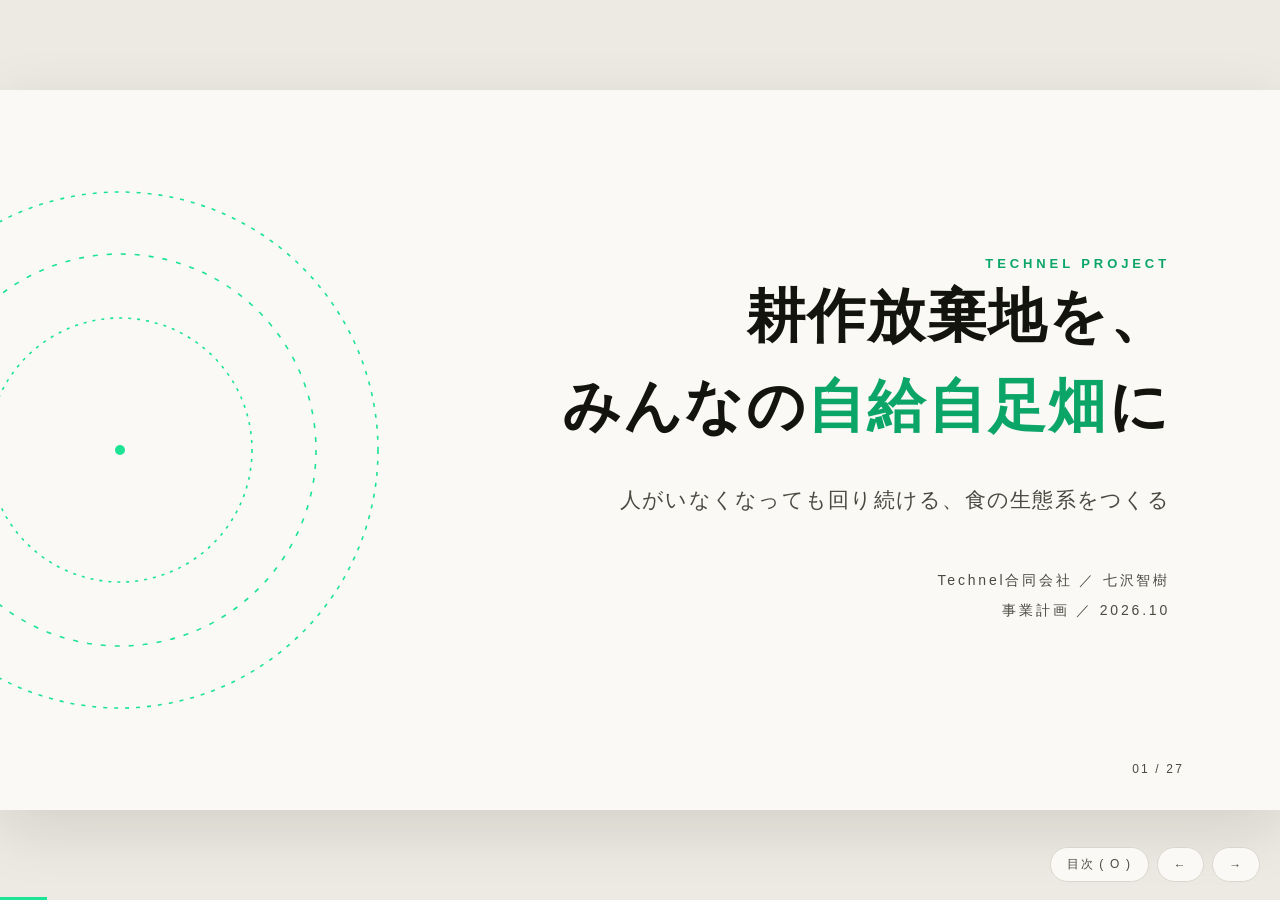
==== commit e6da5692: "自給自足畑スライドに市場価格の比較と収支の試算を追加 - 推奨量の野菜を慣行・有機で買った場合の月額と、この畑の月4,000円を比較 - 野菜を月4,000円（有機の相場の約半分）に、レクチャーを月8" ====
--- a/jikyu-farm/index.html
+++ b/jikyu-farm/index.html
@@ -162,6 +162,17 @@
         text-align: center; font-size: 23px; font-weight: 700; letter-spacing: .02em; }
   .ex .ar { color: var(--moss); margin: 0 16px; }
 
+  /* ---------- bars ---------- */
+  .bars .row { display: grid; grid-template-columns: 300px 1fr 170px; align-items: center; gap: 22px; margin-bottom: 26px; }
+  .bars .lbl { font-size: 19px; font-weight: 700; line-height: 1.5; }
+  .bars .lbl small { display: block; font-size: 13.5px; font-weight: 400; color: var(--ink-soft); }
+  .bars .track { height: 36px; }
+  .bars .fill { height: 100%; background: #cfcdc2; }
+  .bars .fill.us { background: var(--moss); }
+  .bars .val { font-size: 26px; font-weight: 700; text-align: right; white-space: nowrap; }
+  .bars .val small { font-size: 14px; font-weight: 400; color: var(--ink-soft); margin-right: 4px; }
+  .bars .row.us .lbl, .bars .row.us .val { color: var(--moss); }
+
   /* ---------- figure ---------- */
   .fig { display: flex; justify-content: center; }
   .fig svg { width: 100%; max-width: 980px; height: auto; }
@@ -301,14 +312,14 @@
       <table class="tbl">
         <thead><tr><th>品目</th><th>1人あたり年間（概算）</th><th>必要な面積・羽数（無肥料〜少肥の概算）</th></tr></thead>
         <tbody>
-          <tr><td>野菜</td><td>約128kg<span class="s">1日350gの推奨量</span></td><td>畑 約1〜1.3a</td></tr>
+          <tr><td>野菜</td><td>約128kg<span class="s">1日350gの推奨量</span></td><td>畑 約0.5〜1a</td></tr>
           <tr><td>米</td><td>約50kg</td><td>田んぼ 約2a</td></tr>
           <tr><td>大豆</td><td>約8kg</td><td>畑 約0.5a</td></tr>
           <tr><td>卵</td><td>約340個</td><td>鶏 1.5〜2羽</td></tr>
           <tr><td>肉</td><td>獣害駆除のイノシシ・シカ</td><td>食肉処理業の許可を持つ事業者と提携</td></tr>
         </tbody>
       </table>
-      <div class="note">畑だけなら1人約1.5a。今ある畑（傾斜地25a＋急傾斜地10a）は、約20人分の野菜と大豆にあたる。米には別に田んぼが要る。数字は概算。</div>
+      <div class="note">野菜は1㎡あたり年1.3〜2.4kg取れる想定。今ある畑（傾斜地25a＋急傾斜地10a）は、約20〜30人分の野菜と大豆にあたる。米には別に田んぼが要る。数字は概算。</div>
     </div>
   </section>
 
@@ -347,7 +358,7 @@
     </div>
   </section>
 
-  <!-- 2-02 参加の段階 -->
+    <!-- 2-02 参加の段階 -->
   <section class="slide" data-title="参加の段階" data-part="2">
     <div class="kicker">2 — 02｜Plans</div>
     <h2>参加の段階</h2>
@@ -361,54 +372,53 @@
           <p>来年からの開始を目指す。</p>
         </div>
         <div class="col">
-          <div class="h">MEMBER</div>
-          <h3>会員</h3>
-          <div class="price">月額 3,000円</div>
-          <p>全額をトークンで受け取り、共有区画から好きに収穫できる。</p>
-          <p>市場価格で 6,000円分の野菜が目安。作業は任意。</p>
-        </div>
-        <div class="col">
-          <div class="h">COURSE</div>
-          <h3>講座</h3>
-          <div class="price">月額 5,000円</div>
-          <p>オンラインの話し合いが月2回、現地の実習が毎週。</p>
-          <p>追加で払った分は、トークンに変換できる。</p>
-        </div>
-        <div class="col">
-          <div class="h">PLOT</div>
-          <h3>専有区画</h3>
-          <div class="price">指導期間中は未定</div>
-          <p>プロの指導のもとで、自分の区画を耕作する。</p>
-          <p>多くは3〜4年で自立する。</p>
-        </div>
-        <div class="col">
-          <div class="h">OPERATOR</div>
-          <h3>運営メンバー</h3>
-          <div class="price">管理費のみ</div>
-          <p>指導を修了した人。1aあたりの基本諸経費だけで畑を続けられる。</p>
-          <p>貢献すれば無料、むしろプラスにも。</p>
-        </div>
-      </div>
-      <div class="note">契約は秋冬と春夏の半年ごと。料金はすべて仮で、運営しながら全体で計算して決める。配送も可能（送料と箱詰めの手間賃をトークンから差し引く）。</div>
-    </div>
-  </section>
-
-  <!-- 2-03 自律の道筋 -->
+          <div class="h">VEGETABLES</div>
+          <h3>野菜</h3>
+          <div class="price">月額 4,000円</div>
+          <p>払った分を受け取るだけのプラン。全額をトークンで受け取り、共有区画から収穫する。</p>
+          <p>作業は任意。</p>
+        </div>
+        <div class="col">
+          <div class="h">LECTURE</div>
+          <h3>レクチャー</h3>
+          <div class="price">月額 8,000円<br><span style="font-size:13px">子ども 4,000円</span></div>
+          <p>現地のレクチャーが月4回、オンラインがときどき。</p>
+          <p>レクチャーだけの参加もできる。</p>
+        </div>
+        <div class="col">
+          <div class="h">WORK｜修了後</div>
+          <h3>作業メンバー</h3>
+          <div class="price">作業とトークンを交換</div>
+          <p>レクチャーを1年以上受けた人。受け取る野菜と同じくらいになるよう作業する。</p>
+        </div>
+        <div class="col">
+          <div class="h">OWN FIELD｜修了後</div>
+          <h3>自給畑</h3>
+          <div class="price">自走後は管理費のみ</div>
+          <p>自分の区画（専有区画）に切り替える。翌年も追加でレクチャーを受ける。</p>
+          <p>自走したら1aあたり月1,000円。</p>
+        </div>
+      </div>
+      <div class="note">契約は秋冬と春夏の半年ごと。料金は仮で、運営しながら全体で計算して決める。配送も可能（送料と箱詰めの手間賃をトークンから差し引く）。</div>
+    </div>
+  </section>
+
+    <!-- 2-03 自律の道筋 -->
   <section class="slide" data-title="最長5年で自律する" data-part="2">
     <div class="kicker">2 — 03｜Path</div>
     <h2>最長5年で、自律する</h2>
     <p class="lead">修了した人が増えるほど、プロ農家がいなくても畑が回るようになる。</p>
     <div class="body">
       <div class="steps">
-        <div class="step"><div class="n">STEP 1</div><h3>会員</h3><p>共有区画の野菜を受け取りながら、畑に触れる</p></div>
+        <div class="step"><div class="n">STEP 1</div><h3>野菜</h3><p>共有区画の野菜を受け取りながら、畑に触れる</p></div>
         <div class="step-arrow">→</div>
-        <div class="step"><div class="n">STEP 2</div><h3>講座</h3><p>オンラインと現地の実習で、つくり方を学ぶ</p></div>
+        <div class="step"><div class="n">STEP 2｜1年以上</div><h3>レクチャー</h3><p>現地とオンラインで、つくり方を学ぶ</p></div>
         <div class="step-arrow">→</div>
-        <div class="step"><div class="n">STEP 3｜最長5年</div><h3>専有区画</h3><p>プロの指導のもとで、自分の区画を耕作する。多くは3〜4年で自立する</p></div>
+        <div class="step"><div class="n">STEP 3｜最長5年</div><h3>自給畑</h3><p>自分の区画に切り替え、翌年も追加でレクチャーを受ける。多くは3〜4年で自立する</p></div>
         <div class="step-arrow">→</div>
-        <div class="step goal"><div class="n">GOAL</div><h3>運営メンバー</h3><p>自分の畑で自給し、仕組みを回す</p></div>
-      </div>
-      <div class="loop"><strong>↺ 次の人へ</strong>　修了した運営メンバーが、共有区画の管理と次の人の指導を引き継ぐ。</div>
+        <div class="step goal"><div class="n">GOAL</div><h3>自走</h3><p>管理費だけで自分の畑を続け、仕組みを回す側にも加わる</p></div>
+      </div>
+      <div class="loop"><strong>↺ 次の人へ</strong>　修了した人は作業メンバーとして共有区画を回し、次の人の指導を引き継ぐ。</div>
     </div>
   </section>
 
@@ -418,7 +428,7 @@
     <h2>自走できるようになったら</h2>
     <div class="body">
       <ul class="pts">
-        <li>土地の管理費を払うだけで、自分の区画を続けられる</li>
+        <li>1aあたり月1,000円の管理費を払うだけで、自分の区画を続けられる</li>
         <li>貢献すれば管理費はただになり、むしろプラスになることもある</li>
         <li>運営メンバーとして全体を回すことも、自分の区画を淡々と使い続けることもできる</li>
         <li class="em">うまくいかなかった野菜は、区画どうしでトークンを使って交換し、補い合う<small>今年はトマトがたくさんできたけれど、ナスはうまくいかなかった。そういうことは毎年起きる。</small></li>
@@ -450,25 +460,25 @@
     <div class="kicker">Part</div>
     <div class="pnum">03</div>
     <h2>お金とトークン</h2>
-    <p class="lead">費用を積み上げ、収穫を予測し、市場価格の半分で野菜をトークンに換える。取れた量に合わせて、途中で調整する。</p>
-  </section>
-
-  <!-- 3-01 費用 -->
-  <section class="slide" data-title="費用を積み上げる" data-part="3">
+    <p class="lead">費用を積み上げ、収穫を予測し、有機の相場の約半分で野菜をトークンに換える。取れた量に合わせて、途中で調整する。</p>
+  </section>
+
+    <!-- 3-01 費用 -->
+  <section class="slide" data-title="畑の費用" data-part="3">
     <div class="kicker">3 — 01｜Cost</div>
-    <h2>費用を積み上げる</h2>
+    <h2>畑の費用は、10aで月7万円</h2>
     <p class="lead">かかった費用はすべて計上し、会計を公開する。</p>
     <div class="body top">
       <table class="tbl">
-        <thead><tr><th>費目</th><th>例</th><th>扱い</th></tr></thead>
+        <thead><tr><th>費目</th><th>月あたり（10a）</th><th>中身</th></tr></thead>
         <tbody>
-          <tr><td>立ち上げ費</td><td>今回の畑で 30万円</td><td>数年（ケースによっては5年）で償却し、月々のコストに載せる</td></tr>
-          <tr><td>土地などのベース</td><td>月 1万円</td><td>毎月の固定費</td></tr>
-          <tr><td>備品・設備の積立</td><td>月 1万円程度</td><td>将来の購入に備えて積み立てる</td></tr>
-          <tr><td>その他の経費</td><td>種、資材など</td><td>実費で計上する</td></tr>
+          <tr><td>土地のベース</td><td>10,000円</td><td>1aあたり1,000円。立ち上げ費の償却を含む</td></tr>
+          <tr><td>種と苗</td><td>10,000円</td><td>買うのはほぼ種と苗だけ。見込みの月5,000円に余裕を見て</td></tr>
+          <tr><td>労働</td><td>50,000円</td><td>10aで月50時間 × 時給1,000円換算。これ以上は増やさない</td></tr>
+          <tr><td>合計</td><td><strong>70,000円</strong></td><td></td></tr>
         </tbody>
       </table>
-      <div class="note">月々のコストと会費の収入を比べながら、料金と配分を見直していく。</div>
+      <div class="note">1年目は、レクチャーを受けている人はまだ作業トークンを受け取れないため、作業はスタッフが行う。</div>
     </div>
   </section>
 
@@ -486,24 +496,52 @@
         <div class="step-arrow">→</div>
         <div class="step goal"><div class="n">4</div><h3>調整する</h3><p>実際の収穫は大きくぶれる。予測は目安として、取れた量に合わせて調整する</p></div>
       </div>
-    </div>
-  </section>
-
-  <!-- 3-03 値付け -->
+      <div class="loop"><strong>見込み</strong>　作付けできる10aで、1㎡あたり年2.4kg。10aで年 <strong>2.4トン</strong> の野菜を見込む。</div>
+    </div>
+  </section>
+
+    <!-- 3-03 市場価格 -->
+  <section class="slide" data-title="推奨量の野菜を買うと" data-part="3">
+    <div class="kicker">3 — 03｜Market</div>
+    <h2>推奨量の野菜を買うと、月いくらか</h2>
+    <p class="lead">1日350g（年約128kg）の野菜を、店で買った場合と比べる。</p>
+    <div class="body">
+      <div class="bars">
+        <div class="row">
+          <div class="lbl">慣行の野菜<small>店頭の平均 約420円/kg</small></div>
+          <div class="track"><div class="fill" style="width:59%"></div></div>
+          <div class="val"><small>月</small>約4,500円</div>
+        </div>
+        <div class="row">
+          <div class="lbl">無農薬・有機の野菜<small>慣行の約1.7倍 約710円/kg</small></div>
+          <div class="track"><div class="fill" style="width:100%"></div></div>
+          <div class="val"><small>月</small>約7,600円</div>
+        </div>
+        <div class="row us">
+          <div class="lbl">この畑<small>有機の相場の約半分</small></div>
+          <div class="track"><div class="fill us" style="width:53%"></div></div>
+          <div class="val"><small>月</small>4,000円</div>
+        </div>
+      </div>
+      <div class="note">慣行の価格は総務省「家計調査」（令和3年、2人以上の世帯の1人あたり年58kg・24,267円）から算出。有機の倍率は、農林水産省「生鮮野菜価格動向調査」で標準品の1.5〜3倍とされる幅のうち、中ほどの1.7倍をとった概算（1.5〜3倍なら月約6,700〜13,400円）。</div>
+    </div>
+  </section>
+
+  <!-- 3-04 値付け -->
   <section class="slide" data-title="トークンの値付け" data-part="3">
-    <div class="kicker">3 — 03｜Pricing</div>
-    <h2>1人1aで自給する前提で、値段をつける</h2>
+    <div class="kicker">3 — 04｜Pricing</div>
+    <h2>有機の相場の約半分で、自給できるようにする</h2>
     <div class="body">
       <div class="cols c3">
         <div class="col">
           <div class="h">PREMISE</div>
-          <h3>1人 1a</h3>
-          <p>1人が1年に食べる野菜の量を、1aでまかなう計算にする。</p>
+          <h3>10aを15人で</h3>
+          <p>10aで取れる年2.4トンを、15人で分ける。1人あたり年約160kgで、推奨量を上回る。</p>
         </div>
         <div class="col">
           <div class="h">PRICE</div>
-          <h3>市場価格の半分</h3>
-          <p>その野菜の値段を、市場価格の半分に設定する。無農薬の野菜で。</p>
+          <h3>月 4,000円</h3>
+          <p>推奨量を有機で買う額（月約7,600円）の約半分。無農薬の野菜で。</p>
         </div>
         <div class="col">
           <div class="h">EXCHANGE</div>
@@ -511,13 +549,13 @@
           <p>払った分が、そのままトークンで返ってくる。</p>
         </div>
       </div>
-      <div class="ex">月 3,000円<span class="ar">→</span>3,000トークン<span class="ar">→</span><span class="g">市場価格で 6,000円分</span>の野菜</div>
+      <div class="ex">月 4,000円<span class="ar">→</span>4,000トークン<span class="ar">→</span><span class="g">予測どおりなら月 約13kg</span>の野菜</div>
     </div>
   </section>
 
   <!-- 3-04 調整 -->
   <section class="slide" data-title="取れた量に合わせて調整する" data-part="3">
-    <div class="kicker">3 — 04｜Adjustment</div>
+    <div class="kicker">3 — 05｜Adjustment</div>
     <h2>たくさん取れたら多く、<span class="thin">取れなければ少なく</span></h2>
     <div class="body">
       <ul class="pts compact">
@@ -530,25 +568,55 @@
     </div>
   </section>
 
-  <!-- 3-05 貢献 -->
-  <section class="slide" data-title="貢献とトークン" data-part="3">
-    <div class="kicker">3 — 05｜Contribution</div>
-    <h2>貢献も、トークンになる</h2>
+    <!-- 3-06 作業 -->
+  <section class="slide" data-title="作業とトークン" data-part="3">
+    <div class="kicker">3 — 06｜Work</div>
+    <h2>作業トークンは、切り離して扱う</h2>
     <div class="body">
       <ul class="pts compact">
-        <li>作業日に作業をすると、その分がトークンになる<small>何を、いつ、どうやるかは決まっていて、ガイドに沿って行う。講座を受けた人ほど、同じ作業の価値が高い。</small></li>
-        <li>ただ、作業はあまり発生しない。手をかけなくても育つ畑だから<small>作業をするのは、主にスタッフと運営メンバー。</small></li>
-        <li>耕作放棄地の開墾など、畑の外の貢献もトークンになりうる</li>
-        <li>講座を受けて貢献し、会費をまかなえる人もいれば、そうでない人もいる</li>
+        <li>作業トークンは、野菜のトークンとは別のものとして渡す。何に使うかは別に決める</li>
+        <li>受け取れるのは、レクチャーを1年以上受けた人だけ<small>何を、いつ、どうやるかは決まっていて、ガイドに沿って作業する。</small></li>
+        <li>作業メンバーは、受け取る野菜と作業が同じくらいになるように作業する</li>
+        <li>作業しすぎた分は、別の形のトークンに変換する<small>そもそも作業しすぎが起きないように、全体で調整する。</small></li>
+        <li>作業はあまり発生しない。手をかけなくても育つ畑だから<small>10aで月50時間を上限の目安にする。耕作放棄地の開墾など、畑の外の作業もありうる。</small></li>
       </ul>
-      <div class="ex" style="margin-top:22px">月 3,000円＋3,000円分の貢献<span class="ar">→</span>6,000トークン<span class="ar">→</span><span class="g">市場価格で 12,000円分</span></div>
+      <div class="ex" style="margin-top:20px">作業 1時間<span class="ar">→</span><span class="g">1,000円分</span>の作業トークン（時給1,000円換算）</div>
+    </div>
+  </section>
+
+  <!-- 3-07 収支 -->
+  <section class="slide" data-title="収支の試算" data-part="3">
+    <div class="kicker">3 — 07｜Balance</div>
+    <h2>10a・野菜15人・レクチャー20人で、<span class="thin">月2万円の黒字</span></h2>
+    <div class="body top">
+      <div style="display:grid;grid-template-columns:1fr 1fr;gap:40px">
+        <table class="tbl">
+          <thead><tr><th>収入</th><th>月あたり</th></tr></thead>
+          <tbody>
+            <tr><td>野菜<span class="s">15人 × 4,000円</span></td><td>60,000円</td></tr>
+            <tr><td>レクチャー<span class="s">大人20人 × 8,000円</span></td><td>160,000円</td></tr>
+            <tr><td>合計</td><td><strong>220,000円</strong></td></tr>
+          </tbody>
+        </table>
+        <table class="tbl">
+          <thead><tr><th>費用</th><th>月あたり</th></tr></thead>
+          <tbody>
+            <tr><td>畑の費用<span class="s">土地・種苗・労働</span></td><td>70,000円</td></tr>
+            <tr><td>講師料<span class="s">1日20,000円 × 月4回</span></td><td>80,000円</td></tr>
+            <tr><td>全体の管理費<span class="s">10aあたり</span></td><td>50,000円</td></tr>
+            <tr><td>合計</td><td><strong>200,000円</strong></td></tr>
+          </tbody>
+        </table>
+      </div>
+      <div class="ex" style="margin-top:16px;padding:14px 26px">差し引き <span class="g">月 ＋20,000円</span>（年 ＋24万円）</div>
+      <div class="note">損益分岐はレクチャーの大人18人。子どもが1人加わるごとに月4,000円の上乗せ。会場費・交通費・配送の費用は含まない。</div>
     </div>
   </section>
 
   <!-- 3-06 トークン -->
   <section class="slide" data-title="トークンの流れ" data-part="3">
-    <div class="kicker">3 — 06｜Token</div>
-    <h2>会費と貢献がトークンになり、<span class="thin">収穫すると減る</span></h2>
+    <div class="kicker">3 — 08｜Token</div>
+    <h2>会費と作業がトークンになり、<span class="thin">収穫すると減る</span></h2>
     <div class="body">
       <div class="fig">
         <svg viewBox="0 0 760 330" role="img" aria-label="トークンの流れ">
@@ -567,7 +635,7 @@
           <text class="sb" x="130" y="98" text-anchor="middle">1円＝1トークン</text>
           <rect class="bx" x="30" y="144" width="200" height="56" rx="8"/>
           <text class="nm" x="130" y="168" text-anchor="middle">決まった作業をする</text>
-          <text class="sb" x="130" y="186" text-anchor="middle">習熟度で重みが変わる</text>
+          <text class="sb" x="130" y="186" text-anchor="middle">修了者のみ・別のトークン</text>
           <rect class="bx main" x="290" y="100" width="180" height="56" rx="8"/>
           <text class="nm" x="380" y="124" text-anchor="middle">参加者のウォレット</text>
           <text class="sb" x="380" y="142" text-anchor="middle">トークン残高</text>
@@ -588,7 +656,7 @@
 
   <!-- 3-07 会計のルール -->
   <section class="slide" data-title="会計のルール" data-part="3">
-    <div class="kicker">3 — 07｜Accounting</div>
+    <div class="kicker">3 — 09｜Accounting</div>
     <h2>会計のルール</h2>
     <div class="body">
       <ul class="pts compact">
@@ -603,7 +671,7 @@
 
   <!-- 3-08 テクノロジー -->
   <section class="slide" data-title="テクノロジー" data-part="3">
-    <div class="kicker">3 — 08｜Technology</div>
+    <div class="kicker">3 — 10｜Technology</div>
     <h2>記録と計算を、人の手から切り離す</h2>
     <p class="lead">人が入れ替わっても、仕組みが回り続けるように。</p>
     <div class="body top">
@@ -634,7 +702,7 @@
 
   <!-- 3-09 農法と体制 -->
   <section class="slide" data-title="農法と運営体制" data-part="3">
-    <div class="kicker">3 — 09｜Farming</div>
+    <div class="kicker">3 — 11｜Farming</div>
     <h2>農法と運営体制</h2>
     <p class="lead">農法はひとつに絞らず、作物と目的で使い分ける。畑はプロの農家が見る。</p>
     <div class="body top">
@@ -679,18 +747,18 @@
     </div>
   </section>
 
-  <!-- 4-02 次に決めること -->
+    <!-- 4-02 次に決めること -->
   <section class="slide" data-title="次に決めること" data-part="4">
     <div class="kicker">4 — 02｜Next</div>
     <h2>次に決めること</h2>
     <div class="body">
       <ul class="pts compact">
-        <li><strong>市場価格の基準</strong>：何の価格を「市場価格」とするか（店頭、直売所、有機の相場）</li>
-        <li><strong>立ち上げ費の償却期間</strong>：畑ごとに何年で割るか</li>
+        <li><strong>作業トークンの使い道</strong>：野菜のトークンと切り離したうえで、何と交換できるようにするか</li>
+        <li><strong>作業しすぎの調整</strong>：作業の割り振り方と、超えた分を変換する別のトークン</li>
+        <li><strong>自給畑の料金</strong>：翌年の追加レクチャー代と、自走までの料金</li>
         <li><strong>規格外の判定</strong>：自己申告とAIの画像認識の組み合わせ方</li>
         <li><strong>スポットメンバー</strong>：来年からの開始に向けた、説明の受け方と支払い方法</li>
-        <li><strong>専有区画の料金</strong>：指導期間中の料金と、1aあたりの基本諸経費の額</li>
-        <li><strong>引き継ぎの形</strong>：修了した運営メンバーが、共有区画の管理と次の人の指導をどう担うか</li>
+        <li><strong>まだ計上していない費用</strong>：会場費、交通費、配送の費用</li>
         <li><strong>法人形態と専門家確認</strong>：トークンと作業の扱いを、弁護士か司法書士に確認する</li>
       </ul>
     </div>
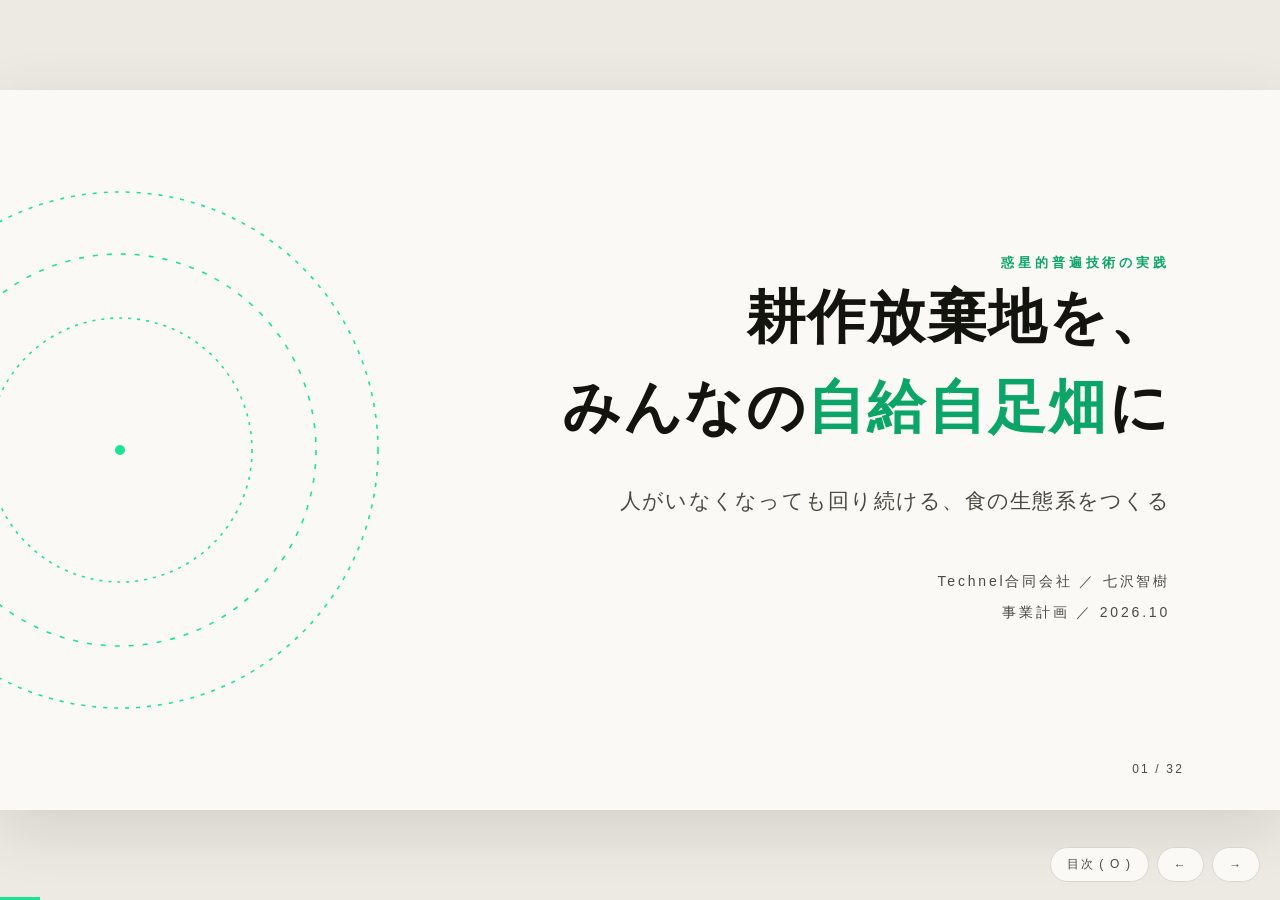
==== commit be6709ef: "自給自足畑スライドに「考え方」の章を追加 - PART 1「考え方」を新設：惑星的普遍技術の実践、経済の生態系（拡張生態系を経済へ）、   村のデジタル版（年貢・権力者がない分散型）、プリミティブで狩" ====
--- a/jikyu-farm/index.html
+++ b/jikyu-farm/index.html
@@ -138,6 +138,7 @@
   .tbl td { padding: 13px 16px; border-bottom: 1px solid var(--line); font-size: 17px; line-height: 1.7; vertical-align: top; }
   .tbl td:first-child { font-weight: 700; white-space: nowrap; }
   .tbl td .s { display: block; font-size: 13.5px; color: var(--ink-soft); font-weight: 400; }
+  .tbl.tight td { padding: 9px 16px; }
   .tbl.law td { padding: 7px 12px; font-size: 14px; line-height: 1.55; }
   .tbl.law td .s { font-size: 12px; }
   .tbl.law th { padding: 0 12px 7px; }
@@ -248,7 +249,7 @@
       <circle class="r3" cx="280" cy="280" r="132"/>
       <circle class="core" cx="280" cy="280" r="5"/>
     </svg>
-    <div class="kicker">Technel Project</div>
+    <div class="kicker">惑星的普遍技術の実践</div>
     <h1>耕作放棄地を、<br>みんなの<span class="g">自給自足畑</span>に</h1>
     <p class="sub">人がいなくなっても回り続ける、食の生態系をつくる</p>
     <p class="meta">Technel合同会社 ／ 七沢智樹<br>事業計画 ／ 2026.10</p>
@@ -269,17 +270,106 @@
     </div>
   </section>
 
-  <!-- PART 1 -->
-  <section class="slide part" data-title="PART 1｜なぜ今か" data-part="">
+  <!-- PART 1 考え方 -->
+  <section class="slide part" data-title="PART 1｜考え方" data-part="">
     <div class="kicker">Part</div>
     <div class="pnum">01</div>
+    <h2>考え方</h2>
+    <p class="lead">惑星的普遍技術の実践として。経済も、村も、農法も、生態系のように。</p>
+  </section>
+
+  <!-- 1-01 経済の生態系 -->
+  <section class="slide" data-title="経済を、生態系にする" data-part="1">
+    <div class="kicker">1 — 01｜Economy as Ecosystem</div>
+    <h2>経済を、生態系にする</h2>
+    <p class="lead">この仕組みは、Technelが取り組む「惑星的普遍技術」の実践である。</p>
+    <div class="body top">
+      <div class="cols c2">
+        <div class="col">
+          <div class="h">FROM｜AUGMENTED ECOSYSTEM</div>
+          <h3>拡張生態系</h3>
+          <p>人の手で多様な有用植物を混ぜ合わせ、生態系の働きそのものを拡張する。協生農法の考え方。</p>
+        </div>
+        <div class="col">
+          <div class="h">TO｜ECONOMIC ECOSYSTEM</div>
+          <h3>経済の生態系</h3>
+          <p>その考え方を経済に取り込む。お金・野菜・労働・資源の流れを、生態系の中をめぐる物質のように扱う。</p>
+        </div>
+      </div>
+      <div class="note">利益をため込まず、プラスはトークンで調整してゼロにする。流れが回り続けることそのものが目的になる。</div>
+    </div>
+  </section>
+
+  <!-- 1-02 デジタルの村 -->
+  <section class="slide" data-title="村の、デジタル版" data-part="1">
+    <div class="kicker">1 — 02｜Digital Village</div>
+    <h2>村の、デジタル版</h2>
+    <p class="lead">昔の共同体「ムラ」を、デジタルでつくり直す。デジタルの村、デジタルの里山で、自給自足する。</p>
+    <div class="body top">
+      <div class="cols c3">
+        <div class="col">
+          <div class="h">NO TRIBUTE</div>
+          <h3>年貢がない</h3>
+          <p>収穫を誰かに納めることはない。会計はすべて公開し、プラスは参加者の側に戻っていく。</p>
+        </div>
+        <div class="col">
+          <div class="h">NO RULER</div>
+          <h3>権力者がいない</h3>
+          <p>料金や配分はAIが計算し、記録はブロックチェーンに残る。特定の誰かが決めることはない。</p>
+        </div>
+        <div class="col">
+          <div class="h">DISTRIBUTED</div>
+          <h3>分散型</h3>
+          <p>畑は全国の耕作放棄地に広がり、それぞれが自律して回る。</p>
+        </div>
+      </div>
+    </div>
+  </section>
+
+  <!-- 1-03 狩猟採集的 -->
+  <section class="slide" data-title="プリミティブで、狩猟採集的" data-part="1">
+    <div class="kicker">1 — 03｜Primitive</div>
+    <h2>プリミティブで、狩猟採集的</h2>
+    <div class="body">
+      <ul class="pts">
+        <li>畑はジャングルのように、多様な植物が混ざり合って育つ</li>
+        <li>収穫は、育てたものを刈り取るというより、森で採集するのに近い</li>
+        <li>ほかにも、さまざまなプリミティブな技術を組み合わせていく</li>
+        <li class="em">そうしたあり方を、常に探求し続ける</li>
+      </ul>
+    </div>
+  </section>
+
+  <!-- 1-04 農法を編み出す -->
+  <section class="slide" data-title="農法を編み出し続ける" data-part="1">
+    <div class="kicker">1 — 04｜Method</div>
+    <h2>一つの農法ではなく、<span class="thin">農法を編み出し続ける</span></h2>
+    <p class="lead">決まった農法を実践するのではない。研究機関と連動し、新しい農法そのものを開発していく。</p>
+    <div class="body">
+      <div class="steps">
+        <div class="step"><div class="n">1</div><h3>数値化する</h3><p>畑のインプットとアウトプットを、すべて数値にする</p></div>
+        <div class="step-arrow">→</div>
+        <div class="step"><div class="n">2</div><h3>計算する</h3><p>その数値をAIに入れて計算する</p></div>
+        <div class="step-arrow">→</div>
+        <div class="step"><div class="n">3</div><h3>開発する</h3><p>研究機関と連動し、新しい農法をつくる</p></div>
+        <div class="step-arrow">→</div>
+        <div class="step goal"><div class="n">4</div><h3>近づける</h3><p>畑を、生態系型のあり方に近づけていく</p></div>
+      </div>
+      <div class="loop"><strong>↺ 回し続ける</strong>　畑が変われば数値も変わる。このループに終わりはない。</div>
+    </div>
+  </section>
+
+  <!-- PART 1 -->
+  <section class="slide part" data-title="PART 2｜なぜ今か" data-part="">
+    <div class="kicker">Part</div>
+    <div class="pnum">02</div>
     <h2>なぜ今か</h2>
     <p class="lead">農業は転換点にある。担い手が引退していく溝を、小さな自給畑をたくさんつくって埋める。</p>
   </section>
 
   <!-- 1-01 背景 -->
-  <section class="slide" data-title="三つの背景" data-part="1">
-    <div class="kicker">1 — 01｜Background</div>
+  <section class="slide" data-title="三つの背景" data-part="2">
+    <div class="kicker">2 — 01｜Background</div>
     <h2>三つの背景</h2>
     <div class="body">
       <div class="cols c3">
@@ -304,8 +394,8 @@
   </section>
 
   <!-- 1-02 栄養 -->
-  <section class="slide" data-title="栄養は、ほぼ自給できる" data-part="1">
-    <div class="kicker">1 — 02｜Nutrition</div>
+  <section class="slide" data-title="栄養は、ほぼ自給できる" data-part="2">
+    <div class="kicker">2 — 02｜Nutrition</div>
     <h2>栄養は、ほぼ自給できる</h2>
     <p class="lead">野菜・米・大豆・卵に、獣害駆除のイノシシとシカを組み合わせる。大豆と米があれば、味噌や醤油もつくれる。</p>
     <div class="body top">
@@ -324,16 +414,16 @@
   </section>
 
   <!-- PART 2 -->
-  <section class="slide part" data-title="PART 2｜畑と参加の仕組み" data-part="">
+  <section class="slide part" data-title="PART 3｜畑と参加の仕組み" data-part="">
     <div class="kicker">Part</div>
-    <div class="pnum">02</div>
+    <div class="pnum">03</div>
     <h2>畑と参加の仕組み</h2>
     <p class="lead">共有区画は誰でも収穫でき、専有区画で自給を学ぶ。浅い関わりから始めて、最長5年で自律する。</p>
   </section>
 
   <!-- 2-01 畑の種類 -->
-  <section class="slide" data-title="畑の種類" data-part="2">
-    <div class="kicker">2 — 01｜Fields</div>
+  <section class="slide" data-title="畑の種類" data-part="3">
+    <div class="kicker">3 — 01｜Fields</div>
     <h2>畑の種類</h2>
     <div class="body">
       <div class="cols c3">
@@ -359,8 +449,8 @@
   </section>
 
     <!-- 2-02 参加の段階 -->
-  <section class="slide" data-title="参加の段階" data-part="2">
-    <div class="kicker">2 — 02｜Plans</div>
+  <section class="slide" data-title="参加の段階" data-part="3">
+    <div class="kicker">3 — 02｜Plans</div>
     <h2>参加の段階</h2>
     <div class="body top">
       <div class="cols c5">
@@ -399,13 +489,13 @@
           <p>自走したら1aあたり月1,000円。</p>
         </div>
       </div>
-      <div class="note">契約は秋冬と春夏の半年ごと。料金は仮で、運営しながら全体で計算して決める。配送も可能（送料と箱詰めの手間賃をトークンから差し引く）。</div>
+      <div class="note">契約は秋冬と春夏の半年ごと。月額会費は収支に連動させ、半期ごとに見直す。配送も可能（送料と箱詰めの手間賃をトークンから差し引く）。</div>
     </div>
   </section>
 
     <!-- 2-03 自律の道筋 -->
-  <section class="slide" data-title="最長5年で自律する" data-part="2">
-    <div class="kicker">2 — 03｜Path</div>
+  <section class="slide" data-title="最長5年で自律する" data-part="3">
+    <div class="kicker">3 — 03｜Path</div>
     <h2>最長5年で、自律する</h2>
     <p class="lead">修了した人が増えるほど、プロ農家がいなくても畑が回るようになる。</p>
     <div class="body">
@@ -423,8 +513,8 @@
   </section>
 
   <!-- 2-04 自走したら -->
-  <section class="slide" data-title="自走できるようになったら" data-part="2">
-    <div class="kicker">2 — 04｜Independence</div>
+  <section class="slide" data-title="自走できるようになったら" data-part="3">
+    <div class="kicker">3 — 04｜Independence</div>
     <h2>自走できるようになったら</h2>
     <div class="body">
       <ul class="pts">
@@ -437,8 +527,8 @@
   </section>
 
   <!-- 2-05 収穫の記録 -->
-  <section class="slide" data-title="収穫を記録する" data-part="2">
-    <div class="kicker">2 — 05｜Harvest</div>
+  <section class="slide" data-title="収穫を記録する" data-part="3">
+    <div class="kicker">3 — 05｜Harvest</div>
     <h2>収穫は、はかりとカメラで記録する</h2>
     <div class="body">
       <div class="steps">
@@ -456,16 +546,16 @@
   </section>
 
   <!-- PART 3 -->
-  <section class="slide part" data-title="PART 3｜お金とトークン" data-part="">
+  <section class="slide part" data-title="PART 4｜お金とトークン" data-part="">
     <div class="kicker">Part</div>
-    <div class="pnum">03</div>
+    <div class="pnum">04</div>
     <h2>お金とトークン</h2>
     <p class="lead">費用を積み上げ、収穫を予測し、有機の相場の約半分で野菜をトークンに換える。取れた量に合わせて、途中で調整する。</p>
   </section>
 
     <!-- 3-01 費用 -->
-  <section class="slide" data-title="畑の費用" data-part="3">
-    <div class="kicker">3 — 01｜Cost</div>
+  <section class="slide" data-title="畑の費用" data-part="4">
+    <div class="kicker">4 — 01｜Cost</div>
     <h2>畑の費用は、10aで月7万円</h2>
     <p class="lead">かかった費用はすべて計上し、会計を公開する。</p>
     <div class="body top">
@@ -483,8 +573,8 @@
   </section>
 
   <!-- 3-02 予測 -->
-  <section class="slide" data-title="収穫を予測する" data-part="3">
-    <div class="kicker">3 — 02｜Forecast</div>
+  <section class="slide" data-title="収穫を予測する" data-part="4">
+    <div class="kicker">4 — 02｜Forecast</div>
     <h2>収穫を予測する</h2>
     <div class="body">
       <div class="steps">
@@ -501,8 +591,8 @@
   </section>
 
     <!-- 3-03 市場価格 -->
-  <section class="slide" data-title="推奨量の野菜を買うと" data-part="3">
-    <div class="kicker">3 — 03｜Market</div>
+  <section class="slide" data-title="推奨量の野菜を買うと" data-part="4">
+    <div class="kicker">4 — 03｜Market</div>
     <h2>推奨量の野菜を買うと、月いくらか</h2>
     <p class="lead">1日350g（年約128kg）の野菜を、店で買った場合と比べる。</p>
     <div class="body">
@@ -528,8 +618,8 @@
   </section>
 
   <!-- 3-04 値付け -->
-  <section class="slide" data-title="トークンの値付け" data-part="3">
-    <div class="kicker">3 — 04｜Pricing</div>
+  <section class="slide" data-title="トークンの値付け" data-part="4">
+    <div class="kicker">4 — 04｜Pricing</div>
     <h2>有機の相場の約半分で、自給できるようにする</h2>
     <div class="body">
       <div class="cols c3">
@@ -554,8 +644,8 @@
   </section>
 
   <!-- 3-04 調整 -->
-  <section class="slide" data-title="取れた量に合わせて調整する" data-part="3">
-    <div class="kicker">3 — 05｜Adjustment</div>
+  <section class="slide" data-title="取れた量に合わせて調整する" data-part="4">
+    <div class="kicker">4 — 05｜Adjustment</div>
     <h2>たくさん取れたら多く、<span class="thin">取れなければ少なく</span></h2>
     <div class="body">
       <ul class="pts compact">
@@ -569,8 +659,8 @@
   </section>
 
     <!-- 3-06 作業 -->
-  <section class="slide" data-title="作業とトークン" data-part="3">
-    <div class="kicker">3 — 06｜Work</div>
+  <section class="slide" data-title="作業とトークン" data-part="4">
+    <div class="kicker">4 — 06｜Work</div>
     <h2>作業トークンは、切り離して扱う</h2>
     <div class="body">
       <ul class="pts compact">
@@ -585,12 +675,12 @@
   </section>
 
   <!-- 3-07 収支 -->
-  <section class="slide" data-title="収支の試算" data-part="3">
-    <div class="kicker">3 — 07｜Balance</div>
-    <h2>10a・野菜15人・レクチャー20人で、<span class="thin">月2万円の黒字</span></h2>
+  <section class="slide" data-title="収支の試算" data-part="4">
+    <div class="kicker">4 — 07｜Balance</div>
+    <h2>10a・野菜15人・レクチャー20人で、<span class="thin">月2万円のプラス</span></h2>
     <div class="body top">
       <div style="display:grid;grid-template-columns:1fr 1fr;gap:40px">
-        <table class="tbl">
+        <table class="tbl tight">
           <thead><tr><th>収入</th><th>月あたり</th></tr></thead>
           <tbody>
             <tr><td>野菜<span class="s">15人 × 4,000円</span></td><td>60,000円</td></tr>
@@ -598,7 +688,7 @@
             <tr><td>合計</td><td><strong>220,000円</strong></td></tr>
           </tbody>
         </table>
-        <table class="tbl">
+        <table class="tbl tight">
           <thead><tr><th>費用</th><th>月あたり</th></tr></thead>
           <tbody>
             <tr><td>畑の費用<span class="s">土地・種苗・労働</span></td><td>70,000円</td></tr>
@@ -608,14 +698,14 @@
           </tbody>
         </table>
       </div>
-      <div class="ex" style="margin-top:16px;padding:14px 26px">差し引き <span class="g">月 ＋20,000円</span>（年 ＋24万円）</div>
-      <div class="note">損益分岐はレクチャーの大人18人。子どもが1人加わるごとに月4,000円の上乗せ。会場費・交通費・配送の費用は含まない。</div>
+      <div class="ex" style="margin-top:16px;padding:14px 26px">差し引き 月 ＋20,000円<span class="ar">→</span><span class="g">利益にせず、トークンで調整してゼロにする</span></div>
+      <div class="note">うまく回るほど、野菜の会費やレクチャー代は下がっていく。月額会費は収支に連動させ、半期ごとに見直す。損益分岐はレクチャーの大人18人。会場費・交通費・配送の費用は含まない。</div>
     </div>
   </section>
 
   <!-- 3-06 トークン -->
-  <section class="slide" data-title="トークンの流れ" data-part="3">
-    <div class="kicker">3 — 08｜Token</div>
+  <section class="slide" data-title="トークンの流れ" data-part="4">
+    <div class="kicker">4 — 08｜Token</div>
     <h2>会費と作業がトークンになり、<span class="thin">収穫すると減る</span></h2>
     <div class="body">
       <div class="fig">
@@ -655,23 +745,23 @@
   </section>
 
   <!-- 3-07 会計のルール -->
-  <section class="slide" data-title="会計のルール" data-part="3">
-    <div class="kicker">3 — 09｜Accounting</div>
+  <section class="slide" data-title="会計のルール" data-part="4">
+    <div class="kicker">4 — 09｜Accounting</div>
     <h2>会計のルール</h2>
     <div class="body">
       <ul class="pts compact">
         <li>会計はすべて公開し、費用は参加者全員で分け合う</li>
         <li>会費は全額トークンにし、受け取った現金で運営する。野菜はそのお礼<small>先払いの会費で畑を運営し、収穫を分ける CSA（地域支援型農業）と同じ形。</small></li>
         <li>毎週〜毎月パラメーターを調整し、半年のシーズンごとに精算する</li>
-        <li class="em">黒字はお金で分配しない<small>翌期の料金を下げるか、新しい畑や設備に再投資する。赤字のときは寄付か追加の負担で埋める。</small></li>
+        <li class="em">プラスは利益にせず、トークンで調整してゼロにする<small>お金では分配しない。うまく回るほど会費やレクチャー代が下がる。月額会費は収支に連動させ、半期ごとに見直す。赤字のときは寄付か追加の負担で埋める。</small></li>
         <li>使わなかったトークンは現金で返さない<small>年に一度まとめて還元する（たとえばサツマイモをどっさり）か、講座に振り替えられる。使わなければそのまま消える。</small></li>
       </ul>
     </div>
   </section>
 
   <!-- 3-08 テクノロジー -->
-  <section class="slide" data-title="テクノロジー" data-part="3">
-    <div class="kicker">3 — 10｜Technology</div>
+  <section class="slide" data-title="テクノロジー" data-part="4">
+    <div class="kicker">4 — 10｜Technology</div>
     <h2>記録と計算を、人の手から切り離す</h2>
     <p class="lead">人が入れ替わっても、仕組みが回り続けるように。</p>
     <div class="body top">
@@ -701,10 +791,10 @@
   </section>
 
   <!-- 3-09 農法と体制 -->
-  <section class="slide" data-title="農法と運営体制" data-part="3">
-    <div class="kicker">3 — 11｜Farming</div>
+  <section class="slide" data-title="農法と運営体制" data-part="4">
+    <div class="kicker">4 — 11｜Farming</div>
     <h2>農法と運営体制</h2>
-    <p class="lead">農法はひとつに絞らず、作物と目的で使い分ける。畑はプロの農家が見る。</p>
+    <p class="lead">農法はひとつに絞らず、編み出し続ける。まずは次の組み合わせから始める。畑はプロの農家が見る。</p>
     <div class="body top">
       <ul class="pts compact">
         <li><strong>自然農法・協生農法</strong>：不耕起と混植。耕作放棄地の立ち上げと、手間をかけない畑の基本</li>
@@ -719,22 +809,22 @@
   </section>
 
   <!-- PART 4 -->
-  <section class="slide part" data-title="PART 4｜法対策" data-part="">
+  <section class="slide part" data-title="PART 5｜法対策" data-part="">
     <div class="kicker">Part</div>
-    <div class="pnum">04</div>
+    <div class="pnum">05</div>
     <h2>法対策</h2>
     <p class="lead">トークンと会費の設計は、金融規制に触れやすい。先に線を引いておく。</p>
   </section>
 
   <!-- 4-01 法対策 -->
-  <section class="slide" data-title="法律ごとの対策" data-part="4">
-    <div class="kicker">4 — 01｜Legal</div>
+  <section class="slide" data-title="法律ごとの対策" data-part="5">
+    <div class="kicker">5 — 01｜Legal</div>
     <h2>法律ごとの対策</h2>
     <div class="body top" style="margin-top:14px">
       <table class="tbl law">
         <thead><tr><th>法律</th><th>問題になりうること</th><th>対策</th><th>状態</th></tr></thead>
         <tbody>
-          <tr><td>金融商品取引法</td><td>出資した人に利益を分配すると「集団投資スキーム」に当たるおそれ</td><td>黒字はお金で分配しない。会費は、収穫を分け合うための前払いとして設計する</td><td><span class="chip ok">方針決定</span></td></tr>
+          <tr><td>金融商品取引法</td><td>出資した人に利益を分配すると「集団投資スキーム」に当たるおそれ</td><td>プラスは利益にせず、トークンと次の半期の会費で調整する。会費は、収穫を分け合うための前払いとして設計する</td><td><span class="chip ok">方針決定</span></td></tr>
           <tr><td>資金決済法<span class="s">前払式支払手段</span></td><td>前払いで野菜と交換するトークンは前払式支払手段。未使用残高が大きいと届出が要る</td><td>半年ごとの精算で期限を区切る。有効期限が6か月以内なら対象外になる可能性</td><td><span class="chip todo">要確認</span></td></tr>
           <tr><td>資金決済法<span class="s">暗号資産</span></td><td>他人と売買できるトークンは暗号資産になりうる</td><td>譲渡不可・換金不可で設計する。区画どうしの野菜の交換は、仕組みの中だけで行う</td><td><span class="chip todo">要確認</span></td></tr>
           <tr><td>労働基準法</td><td>作業へのトークンが「賃金」とみなされると、通貨払いの原則に反する</td><td>作業は雇用ではなく会員の活動として設計する（時間の拘束や指揮命令をしない）</td><td><span class="chip todo">要確認</span></td></tr>
@@ -748,8 +838,8 @@
   </section>
 
     <!-- 4-02 次に決めること -->
-  <section class="slide" data-title="次に決めること" data-part="4">
-    <div class="kicker">4 — 02｜Next</div>
+  <section class="slide" data-title="次に決めること" data-part="5">
+    <div class="kicker">5 — 02｜Next</div>
     <h2>次に決めること</h2>
     <div class="body">
       <ul class="pts compact">
@@ -765,7 +855,7 @@
   </section>
 
   <!-- closing -->
-  <section class="slide" data-title="結び" data-part="4">
+  <section class="slide" data-title="結び" data-part="5">
     <div class="kicker">Closing</div>
     <div class="body">
       <p class="statement">人間が現れる前から、生態系は自律して回ってきた。<br>自給自足畑も、そうありたい。<small>誰が抜けても、社会のパラダイムが変わっても、人がいる限り続く仕組みを。山梨の耕作放棄地から始めます。</small></p>
@@ -799,10 +889,11 @@
   var i = 0;
 
   var PART_NAME = {
-    '1': 'PART 1 ／ なぜ今か',
-    '2': 'PART 2 ／ 畑と参加の仕組み',
-    '3': 'PART 3 ／ お金とトークン',
-    '4': 'PART 4 ／ 法対策'
+    '1': 'PART 1 ／ 考え方',
+    '2': 'PART 2 ／ なぜ今か',
+    '3': 'PART 3 ／ 畑と参加の仕組み',
+    '4': 'PART 4 ／ お金とトークン',
+    '5': 'PART 5 ／ 法対策'
   };
 
   function pad(n) { return (n < 10 ? '0' : '') + n; }
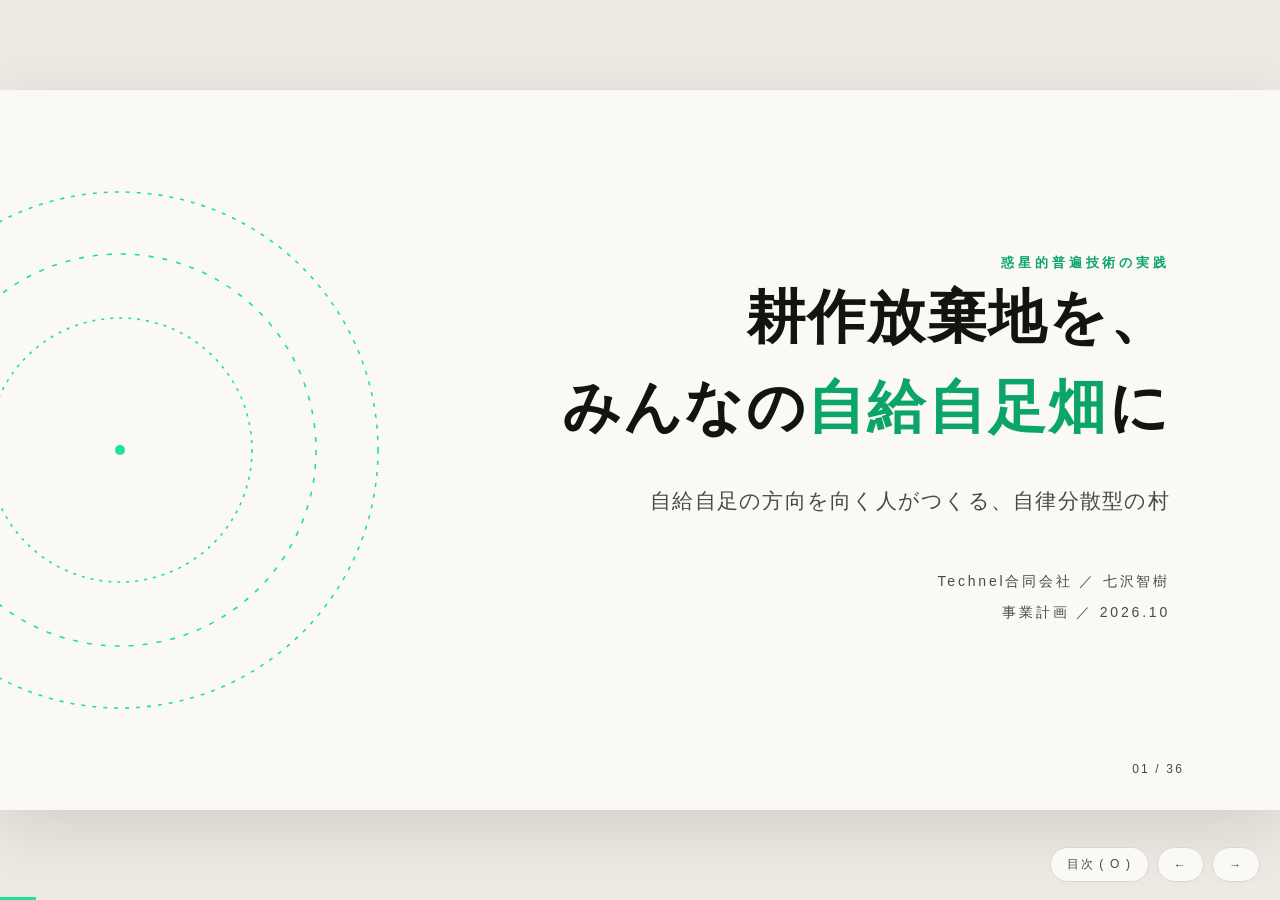
==== commit 6b360b14: "自給自足畑スライドを、自律分散型の共同体という考え方で再構成 - 参加する人の意志（惑星的普遍技術への共感）を最重要のコンセプトとして冒頭に - 二つの自給自足（頑固親父型・ヒッピーのコミューン型）に" ====
--- a/jikyu-farm/index.html
+++ b/jikyu-farm/index.html
@@ -241,7 +241,6 @@
 <div class="deck" id="deck">
 <div class="stage" id="stage">
 
-  <!-- 01 title -->
   <section class="slide title" data-title="タイトル" data-part="">
     <svg class="rings" viewBox="0 0 560 560" aria-hidden="true">
       <circle class="r1" cx="280" cy="280" r="258"/>
@@ -251,38 +250,93 @@
     </svg>
     <div class="kicker">惑星的普遍技術の実践</div>
     <h1>耕作放棄地を、<br>みんなの<span class="g">自給自足畑</span>に</h1>
-    <p class="sub">人がいなくなっても回り続ける、食の生態系をつくる</p>
+    <p class="sub">自給自足の方向を向く人がつくる、自律分散型の村</p>
     <p class="meta">Technel合同会社 ／ 七沢智樹<br>事業計画 ／ 2026.10</p>
   </section>
 
-  <!-- overview -->
   <section class="slide" data-title="何をつくるのか" data-part="">
     <div class="kicker">Overview</div>
     <h2>何をつくるのか</h2>
     <div class="body">
-      <p class="statement" style="font-size:34px">耕作放棄地を、関わる人々の自給自足畑に変えていく。<br>創業メンバーが抜けても回り続ける<span class="g">仕組み</span>として。</p>
+      <p class="statement" style="font-size:34px">自給自足の方向を向く人が集まる、<span class="g">自律分散型</span>の共同体。<br>耕作放棄地を、みんなで自給自足畑に変えていく。</p>
       <ul class="pts compact" style="margin-top:34px">
-        <li>出発点は山梨の耕作放棄地。人口減少で全国に増え続ける放棄地へ広げていく</li>
-        <li>応えるのは「自分が食べるものは自分でつくりたい」という、人間の根源的な欲求</li>
-        <li>お金・野菜・労働・資源の出入りをすべて見えるようにし、<span class="term">AIが計算</span>し、<span class="term">ブロックチェーンに記録</span>する</li>
+        <li>参加する人は、関わり方の濃さにかかわらず、全員が共同体の一人</li>
+        <li>仕組みはみんなで考える。お金はみんなから集め、みんなに分配する（ただし、お金では分配しない）</li>
+        <li>創業メンバーがいなくても、物理的に離れていても、誰かが支配しなくても回り続ける</li>
       </ul>
-      <div class="note">目指すのは、人間が現れる前から生態系が自律して回ってきたように、社会のパラダイムが変わっても、人がいる限り続くもの。</div>
-    </div>
-  </section>
-
-  <!-- PART 1 考え方 -->
-  <section class="slide part" data-title="PART 1｜考え方" data-part="">
+      <div class="note">出発点は山梨の耕作放棄地。人口減少で全国に増え続ける放棄地へ広げていく。</div>
+    </div>
+  </section>
+
+  <section class="slide part" data-title="PART 1｜意志と考え方" data-part="">
     <div class="kicker">Part</div>
     <div class="pnum">01</div>
-    <h2>考え方</h2>
-    <p class="lead">惑星的普遍技術の実践として。経済も、村も、農法も、生態系のように。</p>
-  </section>
-
-  <!-- 1-01 経済の生態系 -->
+    <h2>意志と考え方</h2>
+    <p class="lead">大事なのは、どんな意志を持って参加するか。惑星的普遍技術のコンセプトに共感する人の共同体。</p>
+  </section>
+
+  <section class="slide" data-title="参加する人の意志" data-part="1">
+    <div class="kicker">1 — 01｜Will</div>
+    <h2>いちばん大事なのは、<span class="thin">参加する人の意志</span></h2>
+    <div class="body">
+      <p class="statement" style="font-size:30px">七沢智樹の哲学「<span class="g">惑星的普遍技術</span>」のコンセプトに共感し、<br>その方向へ向かいたいかどうか。</p>
+      <ul class="pts compact" style="margin-top:30px">
+        <li>関わり方の濃さは人それぞれ。野菜を受け取るだけの人がいてもいい</li>
+        <li>レクチャーを受ける人も、自給自足に向けて動く人も、全員が同じ共同体の一人</li>
+        <li>共通しているのは、自給自足の方向を向いていること</li>
+      </ul>
+      <div class="note">Iriomote JUNGLE CLUB と同じ形の共同体。</div>
+    </div>
+  </section>
+
+  <section class="slide" data-title="二つの自給自足にはならない" data-part="1">
+    <div class="kicker">1 — 02｜Not This</div>
+    <h2>二つの「自給自足」には、ならない</h2>
+    <div class="body">
+      <div class="cols c2">
+        <div class="col">
+          <div class="h">PATTERN 1</div>
+          <h3>頑固親父の自給自足</h3>
+          <p>「俺の農法がすごい」。上から目線で語り、一人のやり方に周りが従う。</p>
+        </div>
+        <div class="col">
+          <div class="h">PATTERN 2</div>
+          <h3>ヒッピーのコミューン的な自給自足</h3>
+          <p>社会から離れた閉じたコミュニティとして、自給自足を目指す。</p>
+        </div>
+      </div>
+      <div class="note">どちらも、特定の人や場所に頼っている。離れた人は加われず、その人がいなくなると続かない。</div>
+    </div>
+  </section>
+
+  <section class="slide" data-title="乗り越えるための三つのこと" data-part="1">
+    <div class="kicker">1 — 03｜Beyond</div>
+    <h2>乗り越えるための、三つのこと</h2>
+    <div class="body">
+      <div class="cols c3">
+        <div class="col">
+          <div class="h">01｜PHILOSOPHY</div>
+          <h3>哲学がある</h3>
+          <p>近代を乗り越え、過去のさまざまな思想も乗り越えた哲学を、土台に置く。</p>
+        </div>
+        <div class="col">
+          <div class="h">02｜TECHNOLOGY</div>
+          <h3>テクノロジーで実践する</h3>
+          <p>その哲学を実践するために、ブロックチェーンとAIを使う。</p>
+        </div>
+        <div class="col">
+          <div class="h">03｜DISTRIBUTED</div>
+          <h3>離れていても回る</h3>
+          <p>物理的に離れていても成り立つ、自律分散型。誰かが参加者をコントロールしなくても、頑固親父が何か言わなくても、勝手に回る。</p>
+        </div>
+      </div>
+    </div>
+  </section>
+
   <section class="slide" data-title="経済を、生態系にする" data-part="1">
-    <div class="kicker">1 — 01｜Economy as Ecosystem</div>
+    <div class="kicker">1 — 04｜Economy as Ecosystem</div>
     <h2>経済を、生態系にする</h2>
-    <p class="lead">この仕組みは、Technelが取り組む「惑星的普遍技術」の実践である。</p>
+    <p class="lead">この仕組みは、七沢智樹の哲学「惑星的普遍技術」の実践である。</p>
     <div class="body top">
       <div class="cols c2">
         <div class="col">
@@ -300,9 +354,8 @@
     </div>
   </section>
 
-  <!-- 1-02 デジタルの村 -->
   <section class="slide" data-title="村の、デジタル版" data-part="1">
-    <div class="kicker">1 — 02｜Digital Village</div>
+    <div class="kicker">1 — 05｜Digital Village</div>
     <h2>村の、デジタル版</h2>
     <p class="lead">昔の共同体「ムラ」を、デジタルでつくり直す。デジタルの村、デジタルの里山で、自給自足する。</p>
     <div class="body top">
@@ -320,15 +373,14 @@
         <div class="col">
           <div class="h">DISTRIBUTED</div>
           <h3>分散型</h3>
-          <p>畑は全国の耕作放棄地に広がり、それぞれが自律して回る。</p>
-        </div>
-      </div>
-    </div>
-  </section>
-
-  <!-- 1-03 狩猟採集的 -->
+          <p>畑は全国の耕作放棄地に広がる。物理的に離れていても、それぞれが自律して回る。</p>
+        </div>
+      </div>
+    </div>
+  </section>
+
   <section class="slide" data-title="プリミティブで、狩猟採集的" data-part="1">
-    <div class="kicker">1 — 03｜Primitive</div>
+    <div class="kicker">1 — 06｜Primitive</div>
     <h2>プリミティブで、狩猟採集的</h2>
     <div class="body">
       <ul class="pts">
@@ -340,9 +392,8 @@
     </div>
   </section>
 
-  <!-- 1-04 農法を編み出す -->
   <section class="slide" data-title="農法を編み出し続ける" data-part="1">
-    <div class="kicker">1 — 04｜Method</div>
+    <div class="kicker">1 — 07｜Method</div>
     <h2>一つの農法ではなく、<span class="thin">農法を編み出し続ける</span></h2>
     <p class="lead">決まった農法を実践するのではない。研究機関と連動し、新しい農法そのものを開発していく。</p>
     <div class="body">
@@ -359,7 +410,6 @@
     </div>
   </section>
 
-  <!-- PART 1 -->
   <section class="slide part" data-title="PART 2｜なぜ今か" data-part="">
     <div class="kicker">Part</div>
     <div class="pnum">02</div>
@@ -367,7 +417,6 @@
     <p class="lead">農業は転換点にある。担い手が引退していく溝を、小さな自給畑をたくさんつくって埋める。</p>
   </section>
 
-  <!-- 1-01 背景 -->
   <section class="slide" data-title="三つの背景" data-part="2">
     <div class="kicker">2 — 01｜Background</div>
     <h2>三つの背景</h2>
@@ -393,7 +442,6 @@
     </div>
   </section>
 
-  <!-- 1-02 栄養 -->
   <section class="slide" data-title="栄養は、ほぼ自給できる" data-part="2">
     <div class="kicker">2 — 02｜Nutrition</div>
     <h2>栄養は、ほぼ自給できる</h2>
@@ -413,15 +461,13 @@
     </div>
   </section>
 
-  <!-- PART 2 -->
-  <section class="slide part" data-title="PART 3｜畑と参加の仕組み" data-part="">
+  <section class="slide part" data-title="PART 3｜共同体の仕組み" data-part="">
     <div class="kicker">Part</div>
     <div class="pnum">03</div>
-    <h2>畑と参加の仕組み</h2>
-    <p class="lead">共有区画は誰でも収穫でき、専有区画で自給を学ぶ。浅い関わりから始めて、最長5年で自律する。</p>
-  </section>
-
-  <!-- 2-01 畑の種類 -->
+    <h2>共同体の仕組み</h2>
+    <p class="lead">参加する人は全員が共同体の一人。違うのは関わり方の濃さだけ。仕組みはみんなで考える。</p>
+  </section>
+
   <section class="slide" data-title="畑の種類" data-part="3">
     <div class="kicker">3 — 01｜Fields</div>
     <h2>畑の種類</h2>
@@ -448,10 +494,22 @@
     </div>
   </section>
 
-    <!-- 2-02 参加の段階 -->
-  <section class="slide" data-title="参加の段階" data-part="3">
-    <div class="kicker">3 — 02｜Plans</div>
-    <h2>参加の段階</h2>
+  <section class="slide" data-title="仕組みは、みんなで考える" data-part="3">
+    <div class="kicker">3 — 02｜Commons</div>
+    <h2>仕組みは、みんなで考える</h2>
+    <div class="body">
+      <ul class="pts">
+        <li>参加している全員が、共同体の一人として仕組みを考える</li>
+        <li>お金はみんなから集め、みんなに分配する。ただし、お金では分配しない<small>分配するのは、野菜、トークン、学び。</small></li>
+        <li>料金や配分はAIが計算し、記録はブロックチェーンに残す。誰かの命令や声の大きさでは決まらない</li>
+        <li>オンラインとトークンでつながり、物理的に離れていても参加できる</li>
+      </ul>
+    </div>
+  </section>
+
+  <section class="slide" data-title="関わり方の濃さ" data-part="3">
+    <div class="kicker">3 — 03｜Plans</div>
+    <h2>関わり方の濃さ</h2>
     <div class="body top">
       <div class="cols c5">
         <div class="col">
@@ -465,7 +523,7 @@
           <div class="h">VEGETABLES</div>
           <h3>野菜</h3>
           <div class="price">月額 4,000円</div>
-          <p>払った分を受け取るだけのプラン。全額をトークンで受け取り、共有区画から収穫する。</p>
+          <p>野菜を受け取る関わり方。会費の全額をトークンで受け取り、共有区画から収穫する。</p>
           <p>作業は任意。</p>
         </div>
         <div class="col">
@@ -489,13 +547,12 @@
           <p>自走したら1aあたり月1,000円。</p>
         </div>
       </div>
-      <div class="note">契約は秋冬と春夏の半年ごと。月額会費は収支に連動させ、半期ごとに見直す。配送も可能（送料と箱詰めの手間賃をトークンから差し引く）。</div>
-    </div>
-  </section>
-
-    <!-- 2-03 自律の道筋 -->
+      <div class="note">契約は秋冬と春夏の半年ごと。全員が共同体の一人で、違うのは関わり方の濃さだけ。月額会費は会計に連動させ、半期ごとにみんなで見直す。配送も可能（送料と箱詰めの手間賃をトークンから差し引く）。</div>
+    </div>
+  </section>
+
   <section class="slide" data-title="最長5年で自律する" data-part="3">
-    <div class="kicker">3 — 03｜Path</div>
+    <div class="kicker">3 — 04｜Path</div>
     <h2>最長5年で、自律する</h2>
     <p class="lead">修了した人が増えるほど、プロ農家がいなくても畑が回るようになる。</p>
     <div class="body">
@@ -512,9 +569,8 @@
     </div>
   </section>
 
-  <!-- 2-04 自走したら -->
   <section class="slide" data-title="自走できるようになったら" data-part="3">
-    <div class="kicker">3 — 04｜Independence</div>
+    <div class="kicker">3 — 05｜Independence</div>
     <h2>自走できるようになったら</h2>
     <div class="body">
       <ul class="pts">
@@ -526,9 +582,8 @@
     </div>
   </section>
 
-  <!-- 2-05 収穫の記録 -->
   <section class="slide" data-title="収穫を記録する" data-part="3">
-    <div class="kicker">3 — 05｜Harvest</div>
+    <div class="kicker">3 — 06｜Harvest</div>
     <h2>収穫は、はかりとカメラで記録する</h2>
     <div class="body">
       <div class="steps">
@@ -545,7 +600,6 @@
     </div>
   </section>
 
-  <!-- PART 3 -->
   <section class="slide part" data-title="PART 4｜お金とトークン" data-part="">
     <div class="kicker">Part</div>
     <div class="pnum">04</div>
@@ -553,7 +607,6 @@
     <p class="lead">費用を積み上げ、収穫を予測し、有機の相場の約半分で野菜をトークンに換える。取れた量に合わせて、途中で調整する。</p>
   </section>
 
-    <!-- 3-01 費用 -->
   <section class="slide" data-title="畑の費用" data-part="4">
     <div class="kicker">4 — 01｜Cost</div>
     <h2>畑の費用は、10aで月7万円</h2>
@@ -572,7 +625,6 @@
     </div>
   </section>
 
-  <!-- 3-02 予測 -->
   <section class="slide" data-title="収穫を予測する" data-part="4">
     <div class="kicker">4 — 02｜Forecast</div>
     <h2>収穫を予測する</h2>
@@ -590,7 +642,6 @@
     </div>
   </section>
 
-    <!-- 3-03 市場価格 -->
   <section class="slide" data-title="推奨量の野菜を買うと" data-part="4">
     <div class="kicker">4 — 03｜Market</div>
     <h2>推奨量の野菜を買うと、月いくらか</h2>
@@ -617,7 +668,6 @@
     </div>
   </section>
 
-  <!-- 3-04 値付け -->
   <section class="slide" data-title="トークンの値付け" data-part="4">
     <div class="kicker">4 — 04｜Pricing</div>
     <h2>有機の相場の約半分で、自給できるようにする</h2>
@@ -643,7 +693,6 @@
     </div>
   </section>
 
-  <!-- 3-04 調整 -->
   <section class="slide" data-title="取れた量に合わせて調整する" data-part="4">
     <div class="kicker">4 — 05｜Adjustment</div>
     <h2>たくさん取れたら多く、<span class="thin">取れなければ少なく</span></h2>
@@ -658,7 +707,6 @@
     </div>
   </section>
 
-    <!-- 3-06 作業 -->
   <section class="slide" data-title="作業とトークン" data-part="4">
     <div class="kicker">4 — 06｜Work</div>
     <h2>作業トークンは、切り離して扱う</h2>
@@ -674,14 +722,13 @@
     </div>
   </section>
 
-  <!-- 3-07 収支 -->
-  <section class="slide" data-title="収支の試算" data-part="4">
+  <section class="slide" data-title="共同体の会計" data-part="4">
     <div class="kicker">4 — 07｜Balance</div>
     <h2>10a・野菜15人・レクチャー20人で、<span class="thin">月2万円のプラス</span></h2>
     <div class="body top">
       <div style="display:grid;grid-template-columns:1fr 1fr;gap:40px">
         <table class="tbl tight">
-          <thead><tr><th>収入</th><th>月あたり</th></tr></thead>
+          <thead><tr><th>集まるお金</th><th>月あたり</th></tr></thead>
           <tbody>
             <tr><td>野菜<span class="s">15人 × 4,000円</span></td><td>60,000円</td></tr>
             <tr><td>レクチャー<span class="s">大人20人 × 8,000円</span></td><td>160,000円</td></tr>
@@ -689,7 +736,7 @@
           </tbody>
         </table>
         <table class="tbl tight">
-          <thead><tr><th>費用</th><th>月あたり</th></tr></thead>
+          <thead><tr><th>使うお金</th><th>月あたり</th></tr></thead>
           <tbody>
             <tr><td>畑の費用<span class="s">土地・種苗・労働</span></td><td>70,000円</td></tr>
             <tr><td>講師料<span class="s">1日20,000円 × 月4回</span></td><td>80,000円</td></tr>
@@ -698,12 +745,11 @@
           </tbody>
         </table>
       </div>
-      <div class="ex" style="margin-top:16px;padding:14px 26px">差し引き 月 ＋20,000円<span class="ar">→</span><span class="g">利益にせず、トークンで調整してゼロにする</span></div>
-      <div class="note">うまく回るほど、野菜の会費やレクチャー代は下がっていく。月額会費は収支に連動させ、半期ごとに見直す。損益分岐はレクチャーの大人18人。会場費・交通費・配送の費用は含まない。</div>
-    </div>
-  </section>
-
-  <!-- 3-06 トークン -->
+      <div class="ex" style="margin-top:16px;padding:14px 26px">差し引き 月 ＋20,000円<span class="ar">→</span><span class="g">利益にせず、トークンで全員に戻してゼロにする</span></div>
+      <div class="note">共同体に利益という考え方はない。うまく回るほど、野菜の会費やレクチャー代は下がっていく。月額会費は収支に連動させ、半期ごとに見直す。損益分岐はレクチャーの大人18人。会場費・交通費・配送の費用は含まない。</div>
+    </div>
+  </section>
+
   <section class="slide" data-title="トークンの流れ" data-part="4">
     <div class="kicker">4 — 08｜Token</div>
     <h2>会費と作業がトークンになり、<span class="thin">収穫すると減る</span></h2>
@@ -744,7 +790,6 @@
     </div>
   </section>
 
-  <!-- 3-07 会計のルール -->
   <section class="slide" data-title="会計のルール" data-part="4">
     <div class="kicker">4 — 09｜Accounting</div>
     <h2>会計のルール</h2>
@@ -753,13 +798,12 @@
         <li>会計はすべて公開し、費用は参加者全員で分け合う</li>
         <li>会費は全額トークンにし、受け取った現金で運営する。野菜はそのお礼<small>先払いの会費で畑を運営し、収穫を分ける CSA（地域支援型農業）と同じ形。</small></li>
         <li>毎週〜毎月パラメーターを調整し、半年のシーズンごとに精算する</li>
-        <li class="em">プラスは利益にせず、トークンで調整してゼロにする<small>お金では分配しない。うまく回るほど会費やレクチャー代が下がる。月額会費は収支に連動させ、半期ごとに見直す。赤字のときは寄付か追加の負担で埋める。</small></li>
+        <li class="em">プラスは利益にせず、トークンで全員に戻してゼロにする<small>共同体に利益という考え方はない。お金では分配しない。うまく回るほど会費やレクチャー代が下がる。月額会費は収支に連動させ、半期ごとに見直す。赤字のときは寄付か追加の負担で埋める。</small></li>
         <li>使わなかったトークンは現金で返さない<small>年に一度まとめて還元する（たとえばサツマイモをどっさり）か、講座に振り替えられる。使わなければそのまま消える。</small></li>
       </ul>
     </div>
   </section>
 
-  <!-- 3-08 テクノロジー -->
   <section class="slide" data-title="テクノロジー" data-part="4">
     <div class="kicker">4 — 10｜Technology</div>
     <h2>記録と計算を、人の手から切り離す</h2>
@@ -790,7 +834,6 @@
     </div>
   </section>
 
-  <!-- 3-09 農法と体制 -->
   <section class="slide" data-title="農法と運営体制" data-part="4">
     <div class="kicker">4 — 11｜Farming</div>
     <h2>農法と運営体制</h2>
@@ -808,7 +851,6 @@
     </div>
   </section>
 
-  <!-- PART 4 -->
   <section class="slide part" data-title="PART 5｜法対策" data-part="">
     <div class="kicker">Part</div>
     <div class="pnum">05</div>
@@ -816,7 +858,6 @@
     <p class="lead">トークンと会費の設計は、金融規制に触れやすい。先に線を引いておく。</p>
   </section>
 
-  <!-- 4-01 法対策 -->
   <section class="slide" data-title="法律ごとの対策" data-part="5">
     <div class="kicker">5 — 01｜Legal</div>
     <h2>法律ごとの対策</h2>
@@ -824,41 +865,39 @@
       <table class="tbl law">
         <thead><tr><th>法律</th><th>問題になりうること</th><th>対策</th><th>状態</th></tr></thead>
         <tbody>
-          <tr><td>金融商品取引法</td><td>出資した人に利益を分配すると「集団投資スキーム」に当たるおそれ</td><td>プラスは利益にせず、トークンと次の半期の会費で調整する。会費は、収穫を分け合うための前払いとして設計する</td><td><span class="chip ok">方針決定</span></td></tr>
+          <tr><td>金融商品取引法</td><td>出資した人に利益を分配すると「集団投資スキーム」に当たるおそれ</td><td>会費は共同体への拠出で、利益の分配はしない。プラスはトークンと次の半期の会費で調整する</td><td><span class="chip ok">方針決定</span></td></tr>
           <tr><td>資金決済法<span class="s">前払式支払手段</span></td><td>前払いで野菜と交換するトークンは前払式支払手段。未使用残高が大きいと届出が要る</td><td>半年ごとの精算で期限を区切る。有効期限が6か月以内なら対象外になる可能性</td><td><span class="chip todo">要確認</span></td></tr>
           <tr><td>資金決済法<span class="s">暗号資産</span></td><td>他人と売買できるトークンは暗号資産になりうる</td><td>譲渡不可・換金不可で設計する。区画どうしの野菜の交換は、仕組みの中だけで行う</td><td><span class="chip todo">要確認</span></td></tr>
           <tr><td>労働基準法</td><td>作業へのトークンが「賃金」とみなされると、通貨払いの原則に反する</td><td>作業は雇用ではなく会員の活動として設計する（時間の拘束や指揮命令をしない）</td><td><span class="chip todo">要確認</span></td></tr>
           <tr><td>農地法</td><td>農地の売買・貸借には農業委員会の許可が要る</td><td>取得に問題なしと確認済み。畑が増えるたびに同じ手続きを踏む</td><td><span class="chip ok">対応済み</span></td></tr>
           <tr><td>食品衛生法</td><td>人に提供する獣肉は、食肉処理業の許可施設で処理する必要がある</td><td>許可を持つ事業者と組む。提携を文書で取り決める</td><td><span class="chip ok">対応済み</span></td></tr>
-          <tr><td>法人形態</td><td>会費・トークン・農地を誰の名義で持つか</td><td>検討中。労働者協同組合も候補</td><td><span class="chip todo">検討中</span></td></tr>
+          <tr><td>法人形態</td><td>自律分散型組織（DAO）を、どの法人の形で持つか</td><td>検討中。合同会社型DAOや労働者協同組合が候補</td><td><span class="chip todo">検討中</span></td></tr>
         </tbody>
       </table>
       <div class="note" style="margin-top:10px;padding-top:8px;font-size:13px;border-top:none">法律の欄は一般的な知識による整理で、条文は確認していない。制度を確定する前に、弁護士か司法書士に確認する。</div>
     </div>
   </section>
 
-    <!-- 4-02 次に決めること -->
   <section class="slide" data-title="次に決めること" data-part="5">
     <div class="kicker">5 — 02｜Next</div>
     <h2>次に決めること</h2>
     <div class="body">
       <ul class="pts compact">
+        <li><strong>意志の確かめ方</strong>：参加する人がコンセプトに共感しているかを、参加前の対話やレクチャーでどう確かめるか</li>
+        <li><strong>みんなで決める手順</strong>：仕組みを考えるときの、提案と決定の方法</li>
         <li><strong>作業トークンの使い道</strong>：野菜のトークンと切り離したうえで、何と交換できるようにするか</li>
         <li><strong>作業しすぎの調整</strong>：作業の割り振り方と、超えた分を変換する別のトークン</li>
         <li><strong>自給畑の料金</strong>：翌年の追加レクチャー代と、自走までの料金</li>
-        <li><strong>規格外の判定</strong>：自己申告とAIの画像認識の組み合わせ方</li>
-        <li><strong>スポットメンバー</strong>：来年からの開始に向けた、説明の受け方と支払い方法</li>
         <li><strong>まだ計上していない費用</strong>：会場費、交通費、配送の費用</li>
         <li><strong>法人形態と専門家確認</strong>：トークンと作業の扱いを、弁護士か司法書士に確認する</li>
       </ul>
     </div>
   </section>
 
-  <!-- closing -->
   <section class="slide" data-title="結び" data-part="5">
     <div class="kicker">Closing</div>
     <div class="body">
-      <p class="statement">人間が現れる前から、生態系は自律して回ってきた。<br>自給自足畑も、そうありたい。<small>誰が抜けても、社会のパラダイムが変わっても、人がいる限り続く仕組みを。山梨の耕作放棄地から始めます。</small></p>
+      <p class="statement">人間が現れる前から、生態系は自律して回ってきた。<br>この村も、そうありたい。<small>同じ方向を向く人が、離れていても、誰に支配されることもなく、一緒に自給自足をつくっていく。山梨の耕作放棄地から始めます。</small></p>
     </div>
   </section>
 
@@ -889,9 +928,9 @@
   var i = 0;
 
   var PART_NAME = {
-    '1': 'PART 1 ／ 考え方',
+    '1': 'PART 1 ／ 意志と考え方',
     '2': 'PART 2 ／ なぜ今か',
-    '3': 'PART 3 ／ 畑と参加の仕組み',
+    '3': 'PART 3 ／ 共同体の仕組み',
     '4': 'PART 4 ／ お金とトークン',
     '5': 'PART 5 ／ 法対策'
   };
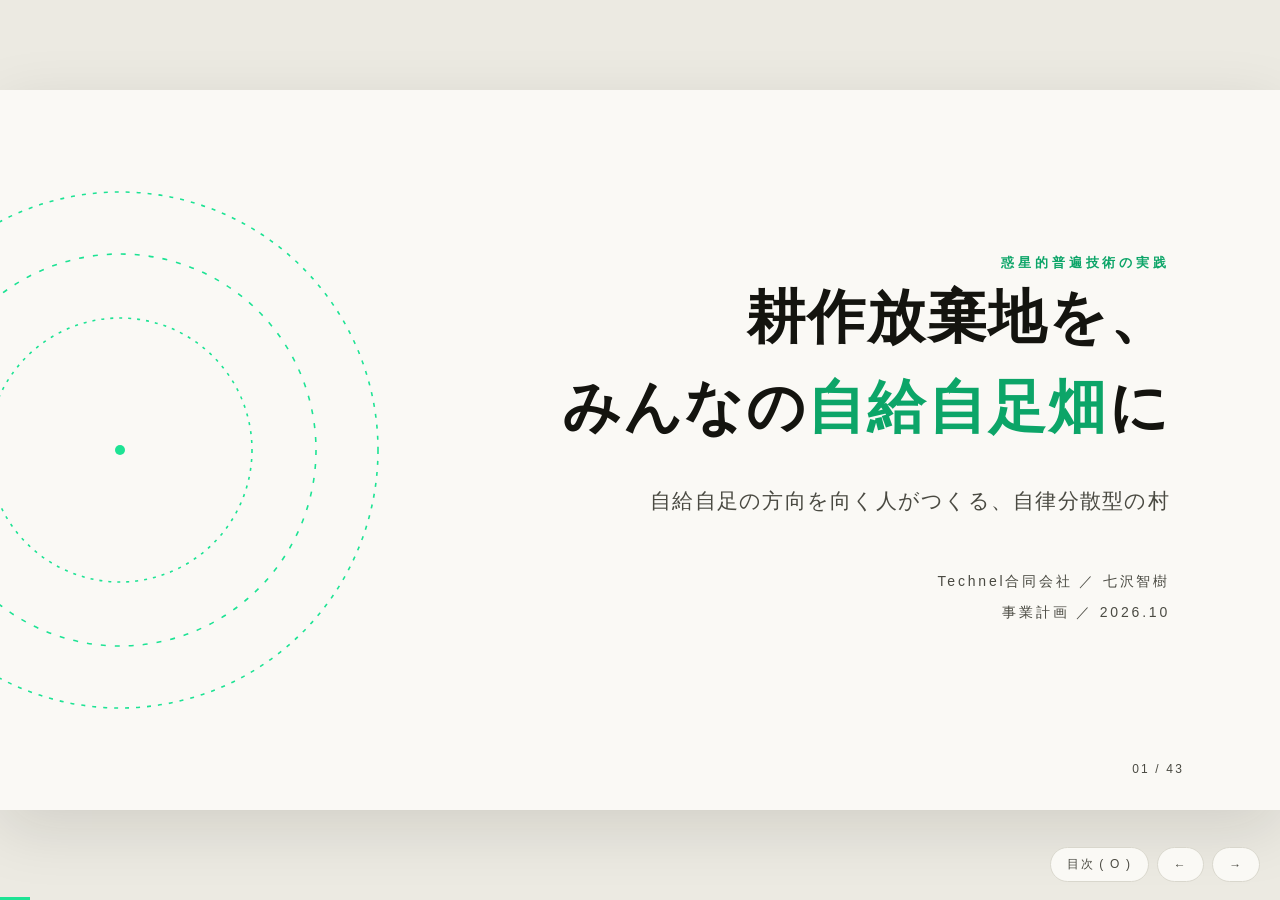
==== commit f2f67856: "自給自足畑スライドに「惑星的普遍技術とは」の章を追加、金額を例・仮と明記 - PART 1「惑星的普遍技術とは」を新設：定義、屋根の普遍から基層の普遍へ、   技術の基層、原初のサイボーグ、野生のサイ" ====
--- a/jikyu-farm/index.html
+++ b/jikyu-farm/index.html
@@ -174,6 +174,15 @@
   .bars .val small { font-size: 14px; font-weight: 400; color: var(--ink-soft); margin-right: 4px; }
   .bars .row.us .lbl, .bars .row.us .val { color: var(--moss); }
 
+  /* ---------- quote / nested ---------- */
+  .vq { border-left: 2.6px solid var(--moss); padding: 6px 0 6px 28px; }
+  .vq p { font-size: 22px; line-height: 1.9; font-weight: 700; }
+  .vq .src { font-size: 13px; letter-spacing: .1em; color: var(--ink-soft); margin-top: 8px; font-weight: 400; }
+  .two { display: grid; grid-template-columns: 420px 1fr; gap: 44px; align-items: center; }
+  .nest text { font-family: inherit; }
+  .nest .t1 { font-size: 19px; font-weight: 700; fill: var(--ink); }
+  .nest .t2 { font-size: 13px; fill: var(--ink-soft); }
+
   /* ---------- figure ---------- */
   .fig { display: flex; justify-content: center; }
   .fig svg { width: 100%; max-width: 980px; height: auto; }
@@ -264,19 +273,133 @@
         <li>仕組みはみんなで考える。お金はみんなから集め、みんなに分配する（ただし、お金では分配しない）</li>
         <li>創業メンバーがいなくても、物理的に離れていても、誰かが支配しなくても回り続ける</li>
       </ul>
-      <div class="note">出発点は山梨の耕作放棄地。人口減少で全国に増え続ける放棄地へ広げていく。</div>
-    </div>
-  </section>
-
-  <section class="slide part" data-title="PART 1｜意志と考え方" data-part="">
+      <div class="note">出発点は山梨の耕作放棄地。人口減少で全国に増え続ける放棄地へ広げていく。<br><strong>このスライドの数字（料金、規格外のトークン1/3、収穫量など）は、すべて仮に置いたもの。</strong></div>
+    </div>
+  </section>
+
+  <!-- PART 1 惑星的普遍技術とは -->
+  <section class="slide part" data-title="PART 1｜惑星的普遍技術とは" data-part="">
     <div class="kicker">Part</div>
     <div class="pnum">01</div>
+    <h2>惑星的普遍技術とは</h2>
+    <p class="lead">この共同体の土台にある哲学。技術の基層、原初のサイボーグ、野生のサイバネティクスから、惑星へ。</p>
+  </section>
+
+  <section class="slide" data-title="惑星的普遍技術の定義" data-part="1">
+    <div class="kicker">1 — 01｜Definition</div>
+    <h2>惑星的普遍技術とは</h2>
+    <div class="body">
+      <p class="statement" style="font-size:32px">普遍を僭称した一つの秩序の代わりに、<br><span class="g">複数の技術が惑星規模で応答しあう</span>技術のあり方。<small>それは設計図として与えられるものではない。技術多様性を足場にした身体と循環から、自ずと立ち上がってくるものである。</small></p>
+      <div class="note">七沢智樹『惑星的普遍技術——未開の未来へ』（執筆中）より</div>
+    </div>
+  </section>
+
+  <section class="slide" data-title="屋根の普遍から、基層の普遍へ" data-part="1">
+    <div class="kicker">1 — 02｜Universality</div>
+    <h2>屋根の普遍から、<span class="thin">基層の普遍へ</span></h2>
+    <div class="body top">
+      <div class="cols c2">
+        <div class="col">
+          <div class="h">ROOF｜数えられる普遍性</div>
+          <h3>理性で把握できる普遍</h3>
+          <p>法則として書き下せ、どこへ持っていっても同じ答えを返す。西洋近代が選んだ普遍性。一つの技術が惑星を覆い、惑星の資源を食いつくす方向へ進みつづけた。</p>
+        </div>
+        <div class="col">
+          <div class="h">GROUND｜数えられない普遍性</div>
+          <h3>身体と生命の普遍</h3>
+          <p>頭では理解できない。だが、ある。火を熾す手は、どの風土でも火の色を見ている。多様な技術を掘り下げた底で、同じ身体、同じ生命、同じ惑星の物質に出会う。</p>
+        </div>
+      </div>
+      <div class="loop"><strong>屋根を、土台へ戻す</strong>　普遍は、上から被せる屋根ではなく、底で通じている土台にある。</div>
+    </div>
+  </section>
+
+  <section class="slide" data-title="技術の基層" data-part="1">
+    <div class="kicker">1 — 03｜Substratum</div>
+    <h2>技術の基層｜<span class="thin">技術とは、引き出す働き</span></h2>
+    <div class="body">
+      <div class="two">
+        <svg class="nest" viewBox="0 0 420 380" role="img" aria-label="技術・道具・テクノロジーの三重の入れ子">
+          <circle cx="210" cy="190" r="182" fill="#eef7f1" stroke="var(--moss)" stroke-width="1.6"/>
+          <circle cx="210" cy="222" r="128" fill="#f8fbf8" stroke="var(--moss)" stroke-width="1.4"/>
+          <circle cx="210" cy="258" r="70" fill="var(--paper)" stroke="var(--moss)" stroke-width="1.4"/>
+          <text class="t1" x="210" y="48" text-anchor="middle">技術</text>
+          <text class="t2" x="210" y="68" text-anchor="middle">生命が発揮する営み</text>
+          <text class="t1" x="210" y="130" text-anchor="middle">道具</text>
+          <text class="t2" x="210" y="150" text-anchor="middle">人間が身体機能を外化したもの</text>
+          <text class="t1" x="210" y="252" text-anchor="middle">テクノロジー</text>
+          <text class="t2" x="210" y="272" text-anchor="middle">近代西洋で科学と</text>
+          <text class="t2" x="210" y="290" text-anchor="middle">結びついた道具</text>
+        </svg>
+        <ul class="pts compact">
+          <li>技術とは、まず「生きること」に不可欠な能力そのもの。頭で理解する前に、身体で発揮される</li>
+          <li>技術とは、そこにある可能性を、こちらへ、前へともたらす働き<small>石を打って刃をつくれるのは、石にその性質があるから。何を引き出せるかは、引き出す側だけでは決まらない。</small></li>
+          <li>技術は、宇宙と物質の性質、生命の営み、身体と環境の関係に根ざしている。この根底の条件が「技術の基層」</li>
+        </ul>
+      </div>
+      <div class="note">七沢智樹『惑星的普遍技術——未開の未来へ』（執筆中）より</div>
+    </div>
+  </section>
+
+  <section class="slide" data-title="原初のサイボーグ" data-part="1">
+    <div class="kicker">1 — 04｜Primitive Cyborg</div>
+    <h2>原初のサイボーグ</h2>
+    <div class="body">
+      <div class="vq"><p>金属と電子回路に覆われた未来のサイボーグではない。<br>石、木、竹、火、身体、知恵によって環境と結びついた、原初のサイボーグである。</p></div>
+      <ul class="pts compact" style="margin-top:26px">
+        <li>西表島のジャングルで、三、四メートル四方の空間にテントを張り、最低限の道具と薪で数ヶ月の暮らしを愉しむ人に出会った。同じ森を見ても、見えているものが違った</li>
+        <li>人間は道具をつくり、自然との関係をつくり変え、つくり変えた環境によって、自分自身もつくり変えられていく</li>
+        <li>これはロマン主義ではない。「戻る」は選択肢にない<small>近代の意識を持ったまま原初の実践をすると、何が起きるのか。まだ誰も確かめていない「もしも」の実験である。</small></li>
+      </ul>
+      <div class="note">七沢智樹『惑星的普遍技術——未開の未来へ』（執筆中）より</div>
+    </div>
+  </section>
+
+  <section class="slide" data-title="野生のサイバネティクス" data-part="1">
+    <div class="kicker">1 — 05｜Wild Cybernetics</div>
+    <h2>野生のサイバネティクス</h2>
+    <p class="lead">サイバネティクスとは応答の原理。働きかけた結果を受け取り、次の働きかけを変える。問題は、その循環に何が組み込まれているかである。</p>
+    <div class="body top">
+      <div class="cols c2">
+        <div class="col">
+          <div class="h">NOW</div>
+          <h3>市場と数値と画面で閉じた循環</h3>
+          <p>売れたか、伸びたか、速くなったか。そこには土地も季節も生き物も入っていない。</p>
+        </div>
+        <div class="col">
+          <div class="h">WILD</div>
+          <h3>自然との応答を組み込んだ循環</h3>
+          <p>寒さを感じ、獲物を逃し、火が消え、潮が変わる。その応答を身体に通すことで異なる身体が育ち、異なる循環が、異なる未来をつくる。</p>
+        </div>
+      </div>
+      <div class="loop"><strong>↺ 野生を、ループに入れる</strong>　作る → 森へ離れ、考えないで考える → 概念で見る → 持ち帰って、また作る。</div>
+      <div class="note">七沢智樹『惑星的普遍技術——未開の未来へ』（執筆中）より</div>
+    </div>
+  </section>
+
+  <section class="slide" data-title="生態系の一部のように" data-part="1">
+    <div class="kicker">1 — 06｜Planetary</div>
+    <h2>生態系の一部のように、<span class="thin">働きつづける</span></h2>
+    <div class="body">
+      <ul class="pts compact">
+        <li class="em">惑星的普遍技術とは、まるで生態系の一部のように機能し続けるもの<small>菌糸は誰の命令も受けずに落ち葉を分解し、木の根と養分を取り交わす。止まらないが、暴走もしない。環境に応えて方向を変えつづける。自走から、自律へ。</small></li>
+        <li>一つの巨大なループではない。土地ごと、風土ごとに無数の小さなループが回り、それらが互いに応答しあう</li>
+        <li>惑星を設計するのではない。惑星が自ら回している循環のなかに、技術を、もう一度入れてもらう</li>
+        <li>権力者がいてもよい。だが、その力は循環のなかで働き、循環に返す、生態系の働きとしての働きでなければならない</li>
+      </ul>
+      <div class="loop"><strong>この村は</strong>　その無数の小さなループの一つとして、山梨の耕作放棄地から回りはじめる。</div>
+    </div>
+  </section>
+
+  <section class="slide part" data-title="PART 2｜意志と考え方" data-part="">
+    <div class="kicker">Part</div>
+    <div class="pnum">02</div>
     <h2>意志と考え方</h2>
     <p class="lead">大事なのは、どんな意志を持って参加するか。惑星的普遍技術のコンセプトに共感する人の共同体。</p>
   </section>
 
-  <section class="slide" data-title="参加する人の意志" data-part="1">
-    <div class="kicker">1 — 01｜Will</div>
+  <section class="slide" data-title="参加する人の意志" data-part="2">
+    <div class="kicker">2 — 01｜Will</div>
     <h2>いちばん大事なのは、<span class="thin">参加する人の意志</span></h2>
     <div class="body">
       <p class="statement" style="font-size:30px">七沢智樹の哲学「<span class="g">惑星的普遍技術</span>」のコンセプトに共感し、<br>その方向へ向かいたいかどうか。</p>
@@ -289,8 +412,8 @@
     </div>
   </section>
 
-  <section class="slide" data-title="二つの自給自足にはならない" data-part="1">
-    <div class="kicker">1 — 02｜Not This</div>
+  <section class="slide" data-title="二つの自給自足にはならない" data-part="2">
+    <div class="kicker">2 — 02｜Not This</div>
     <h2>二つの「自給自足」には、ならない</h2>
     <div class="body">
       <div class="cols c2">
@@ -309,8 +432,8 @@
     </div>
   </section>
 
-  <section class="slide" data-title="乗り越えるための三つのこと" data-part="1">
-    <div class="kicker">1 — 03｜Beyond</div>
+  <section class="slide" data-title="乗り越えるための三つのこと" data-part="2">
+    <div class="kicker">2 — 03｜Beyond</div>
     <h2>乗り越えるための、三つのこと</h2>
     <div class="body">
       <div class="cols c3">
@@ -333,8 +456,8 @@
     </div>
   </section>
 
-  <section class="slide" data-title="経済を、生態系にする" data-part="1">
-    <div class="kicker">1 — 04｜Economy as Ecosystem</div>
+  <section class="slide" data-title="経済を、生態系にする" data-part="2">
+    <div class="kicker">2 — 04｜Economy as Ecosystem</div>
     <h2>経済を、生態系にする</h2>
     <p class="lead">この仕組みは、七沢智樹の哲学「惑星的普遍技術」の実践である。</p>
     <div class="body top">
@@ -354,8 +477,8 @@
     </div>
   </section>
 
-  <section class="slide" data-title="村の、デジタル版" data-part="1">
-    <div class="kicker">1 — 05｜Digital Village</div>
+  <section class="slide" data-title="村の、デジタル版" data-part="2">
+    <div class="kicker">2 — 05｜Digital Village</div>
     <h2>村の、デジタル版</h2>
     <p class="lead">昔の共同体「ムラ」を、デジタルでつくり直す。デジタルの村、デジタルの里山で、自給自足する。</p>
     <div class="body top">
@@ -379,8 +502,8 @@
     </div>
   </section>
 
-  <section class="slide" data-title="プリミティブで、狩猟採集的" data-part="1">
-    <div class="kicker">1 — 06｜Primitive</div>
+  <section class="slide" data-title="プリミティブで、狩猟採集的" data-part="2">
+    <div class="kicker">2 — 06｜Primitive</div>
     <h2>プリミティブで、狩猟採集的</h2>
     <div class="body">
       <ul class="pts">
@@ -392,8 +515,8 @@
     </div>
   </section>
 
-  <section class="slide" data-title="農法を編み出し続ける" data-part="1">
-    <div class="kicker">1 — 07｜Method</div>
+  <section class="slide" data-title="農法を編み出し続ける" data-part="2">
+    <div class="kicker">2 — 07｜Method</div>
     <h2>一つの農法ではなく、<span class="thin">農法を編み出し続ける</span></h2>
     <p class="lead">決まった農法を実践するのではない。研究機関と連動し、新しい農法そのものを開発していく。</p>
     <div class="body">
@@ -410,15 +533,15 @@
     </div>
   </section>
 
-  <section class="slide part" data-title="PART 2｜なぜ今か" data-part="">
+  <section class="slide part" data-title="PART 3｜なぜ今か" data-part="">
     <div class="kicker">Part</div>
-    <div class="pnum">02</div>
+    <div class="pnum">03</div>
     <h2>なぜ今か</h2>
     <p class="lead">農業は転換点にある。担い手が引退していく溝を、小さな自給畑をたくさんつくって埋める。</p>
   </section>
 
-  <section class="slide" data-title="三つの背景" data-part="2">
-    <div class="kicker">2 — 01｜Background</div>
+  <section class="slide" data-title="三つの背景" data-part="3">
+    <div class="kicker">3 — 01｜Background</div>
     <h2>三つの背景</h2>
     <div class="body">
       <div class="cols c3">
@@ -442,8 +565,8 @@
     </div>
   </section>
 
-  <section class="slide" data-title="栄養は、ほぼ自給できる" data-part="2">
-    <div class="kicker">2 — 02｜Nutrition</div>
+  <section class="slide" data-title="栄養は、ほぼ自給できる" data-part="3">
+    <div class="kicker">3 — 02｜Nutrition</div>
     <h2>栄養は、ほぼ自給できる</h2>
     <p class="lead">野菜・米・大豆・卵に、獣害駆除のイノシシとシカを組み合わせる。大豆と米があれば、味噌や醤油もつくれる。</p>
     <div class="body top">
@@ -461,15 +584,15 @@
     </div>
   </section>
 
-  <section class="slide part" data-title="PART 3｜共同体の仕組み" data-part="">
+  <section class="slide part" data-title="PART 4｜共同体の仕組み" data-part="">
     <div class="kicker">Part</div>
-    <div class="pnum">03</div>
+    <div class="pnum">04</div>
     <h2>共同体の仕組み</h2>
     <p class="lead">参加する人は全員が共同体の一人。違うのは関わり方の濃さだけ。仕組みはみんなで考える。</p>
   </section>
 
-  <section class="slide" data-title="畑の種類" data-part="3">
-    <div class="kicker">3 — 01｜Fields</div>
+  <section class="slide" data-title="畑の種類" data-part="4">
+    <div class="kicker">4 — 01｜Fields</div>
     <h2>畑の種類</h2>
     <div class="body">
       <div class="cols c3">
@@ -494,8 +617,8 @@
     </div>
   </section>
 
-  <section class="slide" data-title="仕組みは、みんなで考える" data-part="3">
-    <div class="kicker">3 — 02｜Commons</div>
+  <section class="slide" data-title="仕組みは、みんなで考える" data-part="4">
+    <div class="kicker">4 — 02｜Commons</div>
     <h2>仕組みは、みんなで考える</h2>
     <div class="body">
       <ul class="pts">
@@ -507,8 +630,8 @@
     </div>
   </section>
 
-  <section class="slide" data-title="関わり方の濃さ" data-part="3">
-    <div class="kicker">3 — 03｜Plans</div>
+  <section class="slide" data-title="関わり方の濃さ" data-part="4">
+    <div class="kicker">4 — 03｜Plans</div>
     <h2>関わり方の濃さ</h2>
     <div class="body top">
       <div class="cols c5">
@@ -522,14 +645,14 @@
         <div class="col">
           <div class="h">VEGETABLES</div>
           <h3>野菜</h3>
-          <div class="price">月額 4,000円</div>
+          <div class="price">例：月額 4,000円</div>
           <p>野菜を受け取る関わり方。会費の全額をトークンで受け取り、共有区画から収穫する。</p>
           <p>作業は任意。</p>
         </div>
         <div class="col">
           <div class="h">LECTURE</div>
           <h3>レクチャー</h3>
-          <div class="price">月額 8,000円<br><span style="font-size:13px">子ども 4,000円</span></div>
+          <div class="price">例：月額 8,000円</div>
           <p>現地のレクチャーが月4回、オンラインがときどき。</p>
           <p>レクチャーだけの参加もできる。</p>
         </div>
@@ -547,12 +670,12 @@
           <p>自走したら1aあたり月1,000円。</p>
         </div>
       </div>
-      <div class="note">契約は秋冬と春夏の半年ごと。全員が共同体の一人で、違うのは関わり方の濃さだけ。月額会費は会計に連動させ、半期ごとにみんなで見直す。配送も可能（送料と箱詰めの手間賃をトークンから差し引く）。</div>
-    </div>
-  </section>
-
-  <section class="slide" data-title="最長5年で自律する" data-part="3">
-    <div class="kicker">3 — 04｜Path</div>
+      <div class="note">契約は秋冬と春夏の半年ごと。金額はすべて例。会計に常に連動して変わり、半期ごとにみんなで見直す。配送も可能（送料と箱詰めの手間賃をトークンから差し引く）。</div>
+    </div>
+  </section>
+
+  <section class="slide" data-title="最長5年で自律する" data-part="4">
+    <div class="kicker">4 — 04｜Path</div>
     <h2>最長5年で、自律する</h2>
     <p class="lead">修了した人が増えるほど、プロ農家がいなくても畑が回るようになる。</p>
     <div class="body">
@@ -569,8 +692,8 @@
     </div>
   </section>
 
-  <section class="slide" data-title="自走できるようになったら" data-part="3">
-    <div class="kicker">3 — 05｜Independence</div>
+  <section class="slide" data-title="自走できるようになったら" data-part="4">
+    <div class="kicker">4 — 05｜Independence</div>
     <h2>自走できるようになったら</h2>
     <div class="body">
       <ul class="pts">
@@ -582,8 +705,8 @@
     </div>
   </section>
 
-  <section class="slide" data-title="収穫を記録する" data-part="3">
-    <div class="kicker">3 — 06｜Harvest</div>
+  <section class="slide" data-title="収穫を記録する" data-part="4">
+    <div class="kicker">4 — 06｜Harvest</div>
     <h2>収穫は、はかりとカメラで記録する</h2>
     <div class="body">
       <div class="steps">
@@ -595,20 +718,20 @@
         <div class="step-arrow">→</div>
         <div class="step goal"><div class="n">4</div><h3>トークンを使う</h3><p>内訳から値段を出し、トークンを差し引く</p></div>
       </div>
-      <div class="loop"><strong>規格外は 1/3</strong>　割れや傷みのあるものは分けて量り、トークンの消費を3分の1にする。自己申告とAIの画像認識で判定し、あとから画像をもとに補正もできる。</div>
+      <div class="loop"><strong>規格外は 1/3（仮）</strong>　割れや傷みのあるものは分けて量り、トークンの消費を3分の1にする。自己申告とAIの画像認識で判定し、あとから画像をもとに補正もできる。</div>
       <div class="note">おいしそうなものだけを選ばず、バランスよく取ることをみんなで共有する。</div>
     </div>
   </section>
 
-  <section class="slide part" data-title="PART 4｜お金とトークン" data-part="">
+  <section class="slide part" data-title="PART 5｜お金とトークン" data-part="">
     <div class="kicker">Part</div>
-    <div class="pnum">04</div>
+    <div class="pnum">05</div>
     <h2>お金とトークン</h2>
-    <p class="lead">費用を積み上げ、収穫を予測し、有機の相場の約半分で野菜をトークンに換える。取れた量に合わせて、途中で調整する。</p>
-  </section>
-
-  <section class="slide" data-title="畑の費用" data-part="4">
-    <div class="kicker">4 — 01｜Cost</div>
+    <p class="lead">費用を積み上げ、収穫を予測し、有機の相場の約半分で野菜をトークンに換える。取れた量に合わせて、途中で調整する。この章の数字は、すべて仮に置いたもの。</p>
+  </section>
+
+  <section class="slide" data-title="畑の費用" data-part="5">
+    <div class="kicker">5 — 01｜Cost</div>
     <h2>畑の費用は、10aで月7万円</h2>
     <p class="lead">かかった費用はすべて計上し、会計を公開する。</p>
     <div class="body top">
@@ -625,8 +748,8 @@
     </div>
   </section>
 
-  <section class="slide" data-title="収穫を予測する" data-part="4">
-    <div class="kicker">4 — 02｜Forecast</div>
+  <section class="slide" data-title="収穫を予測する" data-part="5">
+    <div class="kicker">5 — 02｜Forecast</div>
     <h2>収穫を予測する</h2>
     <div class="body">
       <div class="steps">
@@ -642,8 +765,8 @@
     </div>
   </section>
 
-  <section class="slide" data-title="推奨量の野菜を買うと" data-part="4">
-    <div class="kicker">4 — 03｜Market</div>
+  <section class="slide" data-title="推奨量の野菜を買うと" data-part="5">
+    <div class="kicker">5 — 03｜Market</div>
     <h2>推奨量の野菜を買うと、月いくらか</h2>
     <p class="lead">1日350g（年約128kg）の野菜を、店で買った場合と比べる。</p>
     <div class="body">
@@ -668,8 +791,8 @@
     </div>
   </section>
 
-  <section class="slide" data-title="トークンの値付け" data-part="4">
-    <div class="kicker">4 — 04｜Pricing</div>
+  <section class="slide" data-title="トークンの値付け" data-part="5">
+    <div class="kicker">5 — 04｜Pricing</div>
     <h2>有機の相場の約半分で、自給できるようにする</h2>
     <div class="body">
       <div class="cols c3">
@@ -680,7 +803,7 @@
         </div>
         <div class="col">
           <div class="h">PRICE</div>
-          <h3>月 4,000円</h3>
+          <h3>例：月 4,000円</h3>
           <p>推奨量を有機で買う額（月約7,600円）の約半分。無農薬の野菜で。</p>
         </div>
         <div class="col">
@@ -689,12 +812,12 @@
           <p>払った分が、そのままトークンで返ってくる。</p>
         </div>
       </div>
-      <div class="ex">月 4,000円<span class="ar">→</span>4,000トークン<span class="ar">→</span><span class="g">予測どおりなら月 約13kg</span>の野菜</div>
-    </div>
-  </section>
-
-  <section class="slide" data-title="取れた量に合わせて調整する" data-part="4">
-    <div class="kicker">4 — 05｜Adjustment</div>
+      <div class="ex">例：月 4,000円<span class="ar">→</span>4,000トークン<span class="ar">→</span><span class="g">予測どおりなら月 約13kg</span>の野菜</div>
+    </div>
+  </section>
+
+  <section class="slide" data-title="取れた量に合わせて調整する" data-part="5">
+    <div class="kicker">5 — 05｜Adjustment</div>
     <h2>たくさん取れたら多く、<span class="thin">取れなければ少なく</span></h2>
     <div class="body">
       <ul class="pts compact">
@@ -707,8 +830,8 @@
     </div>
   </section>
 
-  <section class="slide" data-title="作業とトークン" data-part="4">
-    <div class="kicker">4 — 06｜Work</div>
+  <section class="slide" data-title="作業とトークン" data-part="5">
+    <div class="kicker">5 — 06｜Work</div>
     <h2>作業トークンは、切り離して扱う</h2>
     <div class="body">
       <ul class="pts compact">
@@ -722,16 +845,16 @@
     </div>
   </section>
 
-  <section class="slide" data-title="共同体の会計" data-part="4">
-    <div class="kicker">4 — 07｜Balance</div>
-    <h2>10a・野菜15人・レクチャー20人で、<span class="thin">月2万円のプラス</span></h2>
+  <section class="slide" data-title="共同体の会計" data-part="5">
+    <div class="kicker">5 — 07｜Balance</div>
+    <h2>共同体の会計の例｜<span class="thin">10aで月2万円のプラス</span></h2>
     <div class="body top">
       <div style="display:grid;grid-template-columns:1fr 1fr;gap:40px">
         <table class="tbl tight">
           <thead><tr><th>集まるお金</th><th>月あたり</th></tr></thead>
           <tbody>
             <tr><td>野菜<span class="s">15人 × 4,000円</span></td><td>60,000円</td></tr>
-            <tr><td>レクチャー<span class="s">大人20人 × 8,000円</span></td><td>160,000円</td></tr>
+            <tr><td>レクチャー<span class="s">20人 × 8,000円</span></td><td>160,000円</td></tr>
             <tr><td>合計</td><td><strong>220,000円</strong></td></tr>
           </tbody>
         </table>
@@ -746,12 +869,12 @@
         </table>
       </div>
       <div class="ex" style="margin-top:16px;padding:14px 26px">差し引き 月 ＋20,000円<span class="ar">→</span><span class="g">利益にせず、トークンで全員に戻してゼロにする</span></div>
-      <div class="note">共同体に利益という考え方はない。うまく回るほど、野菜の会費やレクチャー代は下がっていく。月額会費は収支に連動させ、半期ごとに見直す。損益分岐はレクチャーの大人18人。会場費・交通費・配送の費用は含まない。</div>
-    </div>
-  </section>
-
-  <section class="slide" data-title="トークンの流れ" data-part="4">
-    <div class="kicker">4 — 08｜Token</div>
+      <div class="note">金額はすべて例で、会計に常に連動する。共同体に利益という考え方はなく、うまく回るほど会費は下がる。損益分岐はレクチャー18人。会場費・交通費・配送は含まない。</div>
+    </div>
+  </section>
+
+  <section class="slide" data-title="トークンの流れ" data-part="5">
+    <div class="kicker">5 — 08｜Token</div>
     <h2>会費と作業がトークンになり、<span class="thin">収穫すると減る</span></h2>
     <div class="body">
       <div class="fig">
@@ -790,8 +913,8 @@
     </div>
   </section>
 
-  <section class="slide" data-title="会計のルール" data-part="4">
-    <div class="kicker">4 — 09｜Accounting</div>
+  <section class="slide" data-title="会計のルール" data-part="5">
+    <div class="kicker">5 — 09｜Accounting</div>
     <h2>会計のルール</h2>
     <div class="body">
       <ul class="pts compact">
@@ -804,8 +927,8 @@
     </div>
   </section>
 
-  <section class="slide" data-title="テクノロジー" data-part="4">
-    <div class="kicker">4 — 10｜Technology</div>
+  <section class="slide" data-title="テクノロジー" data-part="5">
+    <div class="kicker">5 — 10｜Technology</div>
     <h2>記録と計算を、人の手から切り離す</h2>
     <p class="lead">人が入れ替わっても、仕組みが回り続けるように。</p>
     <div class="body top">
@@ -834,8 +957,8 @@
     </div>
   </section>
 
-  <section class="slide" data-title="農法と運営体制" data-part="4">
-    <div class="kicker">4 — 11｜Farming</div>
+  <section class="slide" data-title="農法と運営体制" data-part="5">
+    <div class="kicker">5 — 11｜Farming</div>
     <h2>農法と運営体制</h2>
     <p class="lead">農法はひとつに絞らず、編み出し続ける。まずは次の組み合わせから始める。畑はプロの農家が見る。</p>
     <div class="body top">
@@ -851,15 +974,15 @@
     </div>
   </section>
 
-  <section class="slide part" data-title="PART 5｜法対策" data-part="">
+  <section class="slide part" data-title="PART 6｜法対策" data-part="">
     <div class="kicker">Part</div>
-    <div class="pnum">05</div>
+    <div class="pnum">06</div>
     <h2>法対策</h2>
     <p class="lead">トークンと会費の設計は、金融規制に触れやすい。先に線を引いておく。</p>
   </section>
 
-  <section class="slide" data-title="法律ごとの対策" data-part="5">
-    <div class="kicker">5 — 01｜Legal</div>
+  <section class="slide" data-title="法律ごとの対策" data-part="6">
+    <div class="kicker">6 — 01｜Legal</div>
     <h2>法律ごとの対策</h2>
     <div class="body top" style="margin-top:14px">
       <table class="tbl law">
@@ -878,8 +1001,8 @@
     </div>
   </section>
 
-  <section class="slide" data-title="次に決めること" data-part="5">
-    <div class="kicker">5 — 02｜Next</div>
+  <section class="slide" data-title="次に決めること" data-part="6">
+    <div class="kicker">6 — 02｜Next</div>
     <h2>次に決めること</h2>
     <div class="body">
       <ul class="pts compact">
@@ -894,7 +1017,7 @@
     </div>
   </section>
 
-  <section class="slide" data-title="結び" data-part="5">
+  <section class="slide" data-title="結び" data-part="6">
     <div class="kicker">Closing</div>
     <div class="body">
       <p class="statement">人間が現れる前から、生態系は自律して回ってきた。<br>この村も、そうありたい。<small>同じ方向を向く人が、離れていても、誰に支配されることもなく、一緒に自給自足をつくっていく。山梨の耕作放棄地から始めます。</small></p>
@@ -928,11 +1051,12 @@
   var i = 0;
 
   var PART_NAME = {
-    '1': 'PART 1 ／ 意志と考え方',
-    '2': 'PART 2 ／ なぜ今か',
-    '3': 'PART 3 ／ 共同体の仕組み',
-    '4': 'PART 4 ／ お金とトークン',
-    '5': 'PART 5 ／ 法対策'
+    '1': 'PART 1 ／ 惑星的普遍技術とは',
+    '2': 'PART 2 ／ 意志と考え方',
+    '3': 'PART 3 ／ なぜ今か',
+    '4': 'PART 4 ／ 共同体の仕組み',
+    '5': 'PART 5 ／ お金とトークン',
+    '6': 'PART 6 ／ 法対策'
   };
 
   function pad(n) { return (n < 10 ? '0' : '') + n; }
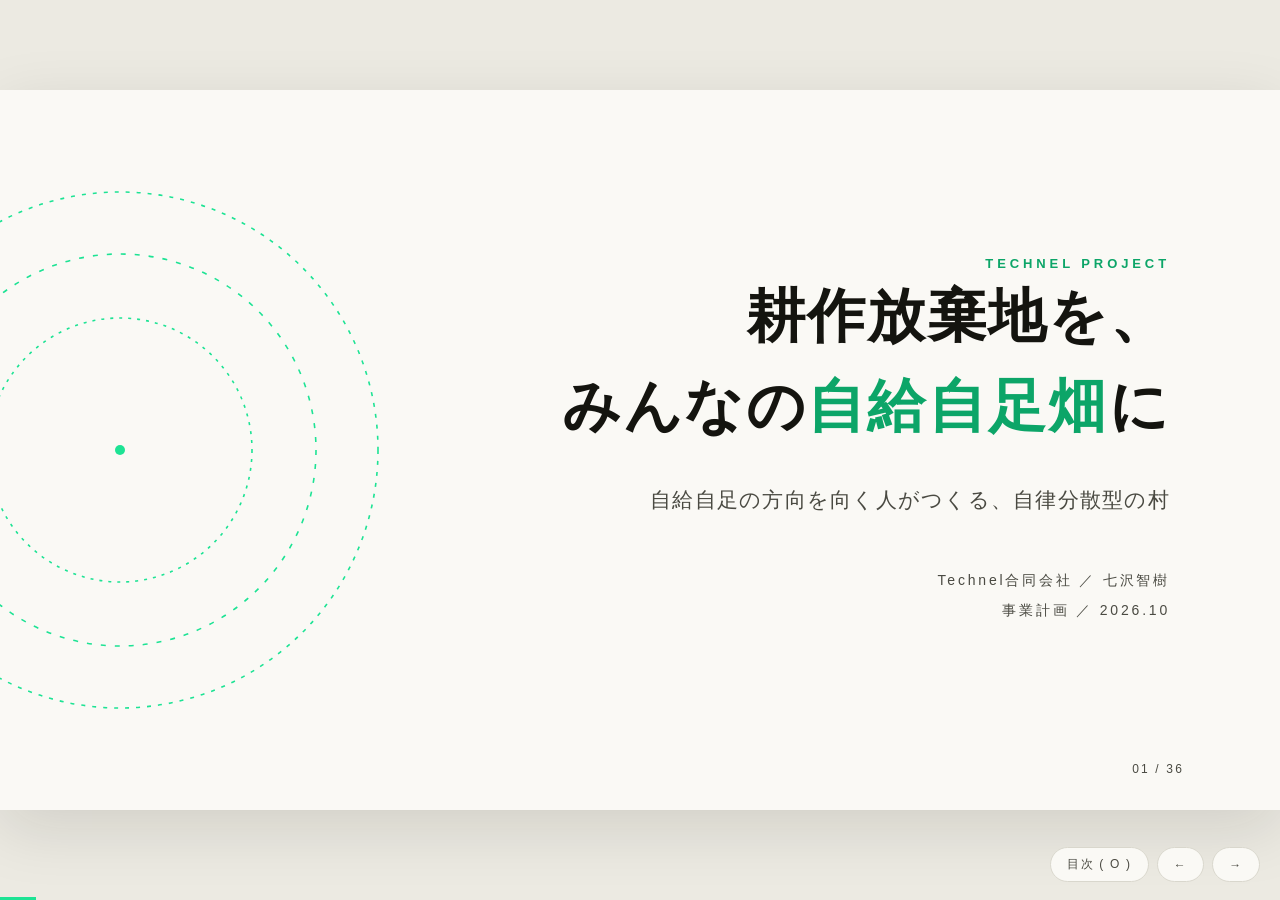
==== commit 7bd02957: "自給自足畑スライドから「惑星的普遍技術」の章と言葉を外す - PART 1「惑星的普遍技術とは」（7枚）を削除し、章番号を詰め直した - 表紙、意志のスライド、経済の生態系のスライドの言い回しを差し替" ====
--- a/jikyu-farm/index.html
+++ b/jikyu-farm/index.html
@@ -183,6 +183,9 @@
   .nest .t1 { font-size: 19px; font-weight: 700; fill: var(--ink); }
   .nest .t2 { font-size: 13px; fill: var(--ink-soft); }
 
+  .tentative { position: absolute; top: 70px; right: 96px; font-size: 12.5px; letter-spacing: .12em; font-weight: 700;
+                color: var(--shu); border: 1.3px solid var(--shu); border-radius: 999px; padding: 4px 14px; background: var(--paper); z-index: 2; }
+
   /* ---------- figure ---------- */
   .fig { display: flex; justify-content: center; }
   .fig svg { width: 100%; max-width: 980px; height: auto; }
@@ -257,13 +260,14 @@
       <circle class="r3" cx="280" cy="280" r="132"/>
       <circle class="core" cx="280" cy="280" r="5"/>
     </svg>
-    <div class="kicker">惑星的普遍技術の実践</div>
+    <div class="kicker">Technel Project</div>
     <h1>耕作放棄地を、<br>みんなの<span class="g">自給自足畑</span>に</h1>
     <p class="sub">自給自足の方向を向く人がつくる、自律分散型の村</p>
     <p class="meta">Technel合同会社 ／ 七沢智樹<br>事業計画 ／ 2026.10</p>
   </section>
 
   <section class="slide" data-title="何をつくるのか" data-part="">
+    <div class="tentative">数字はすべて仮</div>
     <div class="kicker">Overview</div>
     <h2>何をつくるのか</h2>
     <div class="body">
@@ -277,132 +281,18 @@
     </div>
   </section>
 
-  <!-- PART 1 惑星的普遍技術とは -->
-  <section class="slide part" data-title="PART 1｜惑星的普遍技術とは" data-part="">
+  <section class="slide part" data-title="PART 1｜意志と考え方" data-part="">
     <div class="kicker">Part</div>
     <div class="pnum">01</div>
-    <h2>惑星的普遍技術とは</h2>
-    <p class="lead">この共同体の土台にある哲学。技術の基層、原初のサイボーグ、野生のサイバネティクスから、惑星へ。</p>
-  </section>
-
-  <section class="slide" data-title="惑星的普遍技術の定義" data-part="1">
-    <div class="kicker">1 — 01｜Definition</div>
-    <h2>惑星的普遍技術とは</h2>
-    <div class="body">
-      <p class="statement" style="font-size:32px">普遍を僭称した一つの秩序の代わりに、<br><span class="g">複数の技術が惑星規模で応答しあう</span>技術のあり方。<small>それは設計図として与えられるものではない。技術多様性を足場にした身体と循環から、自ずと立ち上がってくるものである。</small></p>
-      <div class="note">七沢智樹『惑星的普遍技術——未開の未来へ』（執筆中）より</div>
-    </div>
-  </section>
-
-  <section class="slide" data-title="屋根の普遍から、基層の普遍へ" data-part="1">
-    <div class="kicker">1 — 02｜Universality</div>
-    <h2>屋根の普遍から、<span class="thin">基層の普遍へ</span></h2>
-    <div class="body top">
-      <div class="cols c2">
-        <div class="col">
-          <div class="h">ROOF｜数えられる普遍性</div>
-          <h3>理性で把握できる普遍</h3>
-          <p>法則として書き下せ、どこへ持っていっても同じ答えを返す。西洋近代が選んだ普遍性。一つの技術が惑星を覆い、惑星の資源を食いつくす方向へ進みつづけた。</p>
-        </div>
-        <div class="col">
-          <div class="h">GROUND｜数えられない普遍性</div>
-          <h3>身体と生命の普遍</h3>
-          <p>頭では理解できない。だが、ある。火を熾す手は、どの風土でも火の色を見ている。多様な技術を掘り下げた底で、同じ身体、同じ生命、同じ惑星の物質に出会う。</p>
-        </div>
-      </div>
-      <div class="loop"><strong>屋根を、土台へ戻す</strong>　普遍は、上から被せる屋根ではなく、底で通じている土台にある。</div>
-    </div>
-  </section>
-
-  <section class="slide" data-title="技術の基層" data-part="1">
-    <div class="kicker">1 — 03｜Substratum</div>
-    <h2>技術の基層｜<span class="thin">技術とは、引き出す働き</span></h2>
-    <div class="body">
-      <div class="two">
-        <svg class="nest" viewBox="0 0 420 380" role="img" aria-label="技術・道具・テクノロジーの三重の入れ子">
-          <circle cx="210" cy="190" r="182" fill="#eef7f1" stroke="var(--moss)" stroke-width="1.6"/>
-          <circle cx="210" cy="222" r="128" fill="#f8fbf8" stroke="var(--moss)" stroke-width="1.4"/>
-          <circle cx="210" cy="258" r="70" fill="var(--paper)" stroke="var(--moss)" stroke-width="1.4"/>
-          <text class="t1" x="210" y="48" text-anchor="middle">技術</text>
-          <text class="t2" x="210" y="68" text-anchor="middle">生命が発揮する営み</text>
-          <text class="t1" x="210" y="130" text-anchor="middle">道具</text>
-          <text class="t2" x="210" y="150" text-anchor="middle">人間が身体機能を外化したもの</text>
-          <text class="t1" x="210" y="252" text-anchor="middle">テクノロジー</text>
-          <text class="t2" x="210" y="272" text-anchor="middle">近代西洋で科学と</text>
-          <text class="t2" x="210" y="290" text-anchor="middle">結びついた道具</text>
-        </svg>
-        <ul class="pts compact">
-          <li>技術とは、まず「生きること」に不可欠な能力そのもの。頭で理解する前に、身体で発揮される</li>
-          <li>技術とは、そこにある可能性を、こちらへ、前へともたらす働き<small>石を打って刃をつくれるのは、石にその性質があるから。何を引き出せるかは、引き出す側だけでは決まらない。</small></li>
-          <li>技術は、宇宙と物質の性質、生命の営み、身体と環境の関係に根ざしている。この根底の条件が「技術の基層」</li>
-        </ul>
-      </div>
-      <div class="note">七沢智樹『惑星的普遍技術——未開の未来へ』（執筆中）より</div>
-    </div>
-  </section>
-
-  <section class="slide" data-title="原初のサイボーグ" data-part="1">
-    <div class="kicker">1 — 04｜Primitive Cyborg</div>
-    <h2>原初のサイボーグ</h2>
-    <div class="body">
-      <div class="vq"><p>金属と電子回路に覆われた未来のサイボーグではない。<br>石、木、竹、火、身体、知恵によって環境と結びついた、原初のサイボーグである。</p></div>
-      <ul class="pts compact" style="margin-top:26px">
-        <li>西表島のジャングルで、三、四メートル四方の空間にテントを張り、最低限の道具と薪で数ヶ月の暮らしを愉しむ人に出会った。同じ森を見ても、見えているものが違った</li>
-        <li>人間は道具をつくり、自然との関係をつくり変え、つくり変えた環境によって、自分自身もつくり変えられていく</li>
-        <li>これはロマン主義ではない。「戻る」は選択肢にない<small>近代の意識を持ったまま原初の実践をすると、何が起きるのか。まだ誰も確かめていない「もしも」の実験である。</small></li>
-      </ul>
-      <div class="note">七沢智樹『惑星的普遍技術——未開の未来へ』（執筆中）より</div>
-    </div>
-  </section>
-
-  <section class="slide" data-title="野生のサイバネティクス" data-part="1">
-    <div class="kicker">1 — 05｜Wild Cybernetics</div>
-    <h2>野生のサイバネティクス</h2>
-    <p class="lead">サイバネティクスとは応答の原理。働きかけた結果を受け取り、次の働きかけを変える。問題は、その循環に何が組み込まれているかである。</p>
-    <div class="body top">
-      <div class="cols c2">
-        <div class="col">
-          <div class="h">NOW</div>
-          <h3>市場と数値と画面で閉じた循環</h3>
-          <p>売れたか、伸びたか、速くなったか。そこには土地も季節も生き物も入っていない。</p>
-        </div>
-        <div class="col">
-          <div class="h">WILD</div>
-          <h3>自然との応答を組み込んだ循環</h3>
-          <p>寒さを感じ、獲物を逃し、火が消え、潮が変わる。その応答を身体に通すことで異なる身体が育ち、異なる循環が、異なる未来をつくる。</p>
-        </div>
-      </div>
-      <div class="loop"><strong>↺ 野生を、ループに入れる</strong>　作る → 森へ離れ、考えないで考える → 概念で見る → 持ち帰って、また作る。</div>
-      <div class="note">七沢智樹『惑星的普遍技術——未開の未来へ』（執筆中）より</div>
-    </div>
-  </section>
-
-  <section class="slide" data-title="生態系の一部のように" data-part="1">
-    <div class="kicker">1 — 06｜Planetary</div>
-    <h2>生態系の一部のように、<span class="thin">働きつづける</span></h2>
-    <div class="body">
-      <ul class="pts compact">
-        <li class="em">惑星的普遍技術とは、まるで生態系の一部のように機能し続けるもの<small>菌糸は誰の命令も受けずに落ち葉を分解し、木の根と養分を取り交わす。止まらないが、暴走もしない。環境に応えて方向を変えつづける。自走から、自律へ。</small></li>
-        <li>一つの巨大なループではない。土地ごと、風土ごとに無数の小さなループが回り、それらが互いに応答しあう</li>
-        <li>惑星を設計するのではない。惑星が自ら回している循環のなかに、技術を、もう一度入れてもらう</li>
-        <li>権力者がいてもよい。だが、その力は循環のなかで働き、循環に返す、生態系の働きとしての働きでなければならない</li>
-      </ul>
-      <div class="loop"><strong>この村は</strong>　その無数の小さなループの一つとして、山梨の耕作放棄地から回りはじめる。</div>
-    </div>
-  </section>
-
-  <section class="slide part" data-title="PART 2｜意志と考え方" data-part="">
-    <div class="kicker">Part</div>
-    <div class="pnum">02</div>
     <h2>意志と考え方</h2>
-    <p class="lead">大事なのは、どんな意志を持って参加するか。惑星的普遍技術のコンセプトに共感する人の共同体。</p>
-  </section>
-
-  <section class="slide" data-title="参加する人の意志" data-part="2">
-    <div class="kicker">2 — 01｜Will</div>
+    <p class="lead">大事なのは、どんな意志を持って参加するか。この考え方に共感する人の共同体。</p>
+  </section>
+
+  <section class="slide" data-title="参加する人の意志" data-part="1">
+    <div class="kicker">1 — 01｜Will</div>
     <h2>いちばん大事なのは、<span class="thin">参加する人の意志</span></h2>
     <div class="body">
-      <p class="statement" style="font-size:30px">七沢智樹の哲学「<span class="g">惑星的普遍技術</span>」のコンセプトに共感し、<br>その方向へ向かいたいかどうか。</p>
+      <p class="statement" style="font-size:30px">この共同体の<span class="g">考え方</span>に共感し、<br>その方向へ向かいたいかどうか。</p>
       <ul class="pts compact" style="margin-top:30px">
         <li>関わり方の濃さは人それぞれ。野菜を受け取るだけの人がいてもいい</li>
         <li>レクチャーを受ける人も、自給自足に向けて動く人も、全員が同じ共同体の一人</li>
@@ -412,8 +302,8 @@
     </div>
   </section>
 
-  <section class="slide" data-title="二つの自給自足にはならない" data-part="2">
-    <div class="kicker">2 — 02｜Not This</div>
+  <section class="slide" data-title="二つの自給自足にはならない" data-part="1">
+    <div class="kicker">1 — 02｜Not This</div>
     <h2>二つの「自給自足」には、ならない</h2>
     <div class="body">
       <div class="cols c2">
@@ -432,8 +322,8 @@
     </div>
   </section>
 
-  <section class="slide" data-title="乗り越えるための三つのこと" data-part="2">
-    <div class="kicker">2 — 03｜Beyond</div>
+  <section class="slide" data-title="乗り越えるための三つのこと" data-part="1">
+    <div class="kicker">1 — 03｜Beyond</div>
     <h2>乗り越えるための、三つのこと</h2>
     <div class="body">
       <div class="cols c3">
@@ -456,10 +346,10 @@
     </div>
   </section>
 
-  <section class="slide" data-title="経済を、生態系にする" data-part="2">
-    <div class="kicker">2 — 04｜Economy as Ecosystem</div>
+  <section class="slide" data-title="経済を、生態系にする" data-part="1">
+    <div class="kicker">1 — 04｜Economy as Ecosystem</div>
     <h2>経済を、生態系にする</h2>
-    <p class="lead">この仕組みは、七沢智樹の哲学「惑星的普遍技術」の実践である。</p>
+    <p class="lead">自然の働きを広げる考え方を、お金の流れにも持ち込む。</p>
     <div class="body top">
       <div class="cols c2">
         <div class="col">
@@ -477,8 +367,8 @@
     </div>
   </section>
 
-  <section class="slide" data-title="村の、デジタル版" data-part="2">
-    <div class="kicker">2 — 05｜Digital Village</div>
+  <section class="slide" data-title="村の、デジタル版" data-part="1">
+    <div class="kicker">1 — 05｜Digital Village</div>
     <h2>村の、デジタル版</h2>
     <p class="lead">昔の共同体「ムラ」を、デジタルでつくり直す。デジタルの村、デジタルの里山で、自給自足する。</p>
     <div class="body top">
@@ -502,8 +392,8 @@
     </div>
   </section>
 
-  <section class="slide" data-title="プリミティブで、狩猟採集的" data-part="2">
-    <div class="kicker">2 — 06｜Primitive</div>
+  <section class="slide" data-title="プリミティブで、狩猟採集的" data-part="1">
+    <div class="kicker">1 — 06｜Primitive</div>
     <h2>プリミティブで、狩猟採集的</h2>
     <div class="body">
       <ul class="pts">
@@ -515,8 +405,8 @@
     </div>
   </section>
 
-  <section class="slide" data-title="農法を編み出し続ける" data-part="2">
-    <div class="kicker">2 — 07｜Method</div>
+  <section class="slide" data-title="農法を編み出し続ける" data-part="1">
+    <div class="kicker">1 — 07｜Method</div>
     <h2>一つの農法ではなく、<span class="thin">農法を編み出し続ける</span></h2>
     <p class="lead">決まった農法を実践するのではない。研究機関と連動し、新しい農法そのものを開発していく。</p>
     <div class="body">
@@ -533,15 +423,15 @@
     </div>
   </section>
 
-  <section class="slide part" data-title="PART 3｜なぜ今か" data-part="">
+  <section class="slide part" data-title="PART 2｜なぜ今か" data-part="">
     <div class="kicker">Part</div>
-    <div class="pnum">03</div>
+    <div class="pnum">02</div>
     <h2>なぜ今か</h2>
     <p class="lead">農業は転換点にある。担い手が引退していく溝を、小さな自給畑をたくさんつくって埋める。</p>
   </section>
 
-  <section class="slide" data-title="三つの背景" data-part="3">
-    <div class="kicker">3 — 01｜Background</div>
+  <section class="slide" data-title="三つの背景" data-part="2">
+    <div class="kicker">2 — 01｜Background</div>
     <h2>三つの背景</h2>
     <div class="body">
       <div class="cols c3">
@@ -565,8 +455,9 @@
     </div>
   </section>
 
-  <section class="slide" data-title="栄養は、ほぼ自給できる" data-part="3">
-    <div class="kicker">3 — 02｜Nutrition</div>
+  <section class="slide" data-title="栄養は、ほぼ自給できる" data-part="2">
+    <div class="tentative">数字はすべて仮</div>
+    <div class="kicker">2 — 02｜Nutrition</div>
     <h2>栄養は、ほぼ自給できる</h2>
     <p class="lead">野菜・米・大豆・卵に、獣害駆除のイノシシとシカを組み合わせる。大豆と米があれば、味噌や醤油もつくれる。</p>
     <div class="body top">
@@ -584,15 +475,15 @@
     </div>
   </section>
 
-  <section class="slide part" data-title="PART 4｜共同体の仕組み" data-part="">
+  <section class="slide part" data-title="PART 3｜共同体の仕組み" data-part="">
     <div class="kicker">Part</div>
-    <div class="pnum">04</div>
+    <div class="pnum">03</div>
     <h2>共同体の仕組み</h2>
     <p class="lead">参加する人は全員が共同体の一人。違うのは関わり方の濃さだけ。仕組みはみんなで考える。</p>
   </section>
 
-  <section class="slide" data-title="畑の種類" data-part="4">
-    <div class="kicker">4 — 01｜Fields</div>
+  <section class="slide" data-title="畑の種類" data-part="3">
+    <div class="kicker">3 — 01｜Fields</div>
     <h2>畑の種類</h2>
     <div class="body">
       <div class="cols c3">
@@ -617,8 +508,8 @@
     </div>
   </section>
 
-  <section class="slide" data-title="仕組みは、みんなで考える" data-part="4">
-    <div class="kicker">4 — 02｜Commons</div>
+  <section class="slide" data-title="仕組みは、みんなで考える" data-part="3">
+    <div class="kicker">3 — 02｜Commons</div>
     <h2>仕組みは、みんなで考える</h2>
     <div class="body">
       <ul class="pts">
@@ -630,8 +521,9 @@
     </div>
   </section>
 
-  <section class="slide" data-title="関わり方の濃さ" data-part="4">
-    <div class="kicker">4 — 03｜Plans</div>
+  <section class="slide" data-title="関わり方の濃さ" data-part="3">
+    <div class="tentative">数字はすべて仮</div>
+    <div class="kicker">3 — 03｜Plans</div>
     <h2>関わり方の濃さ</h2>
     <div class="body top">
       <div class="cols c5">
@@ -674,8 +566,9 @@
     </div>
   </section>
 
-  <section class="slide" data-title="最長5年で自律する" data-part="4">
-    <div class="kicker">4 — 04｜Path</div>
+  <section class="slide" data-title="最長5年で自律する" data-part="3">
+    <div class="tentative">数字はすべて仮</div>
+    <div class="kicker">3 — 04｜Path</div>
     <h2>最長5年で、自律する</h2>
     <p class="lead">修了した人が増えるほど、プロ農家がいなくても畑が回るようになる。</p>
     <div class="body">
@@ -692,8 +585,9 @@
     </div>
   </section>
 
-  <section class="slide" data-title="自走できるようになったら" data-part="4">
-    <div class="kicker">4 — 05｜Independence</div>
+  <section class="slide" data-title="自走できるようになったら" data-part="3">
+    <div class="tentative">数字はすべて仮</div>
+    <div class="kicker">3 — 05｜Independence</div>
     <h2>自走できるようになったら</h2>
     <div class="body">
       <ul class="pts">
@@ -705,8 +599,9 @@
     </div>
   </section>
 
-  <section class="slide" data-title="収穫を記録する" data-part="4">
-    <div class="kicker">4 — 06｜Harvest</div>
+  <section class="slide" data-title="収穫を記録する" data-part="3">
+    <div class="tentative">数字はすべて仮</div>
+    <div class="kicker">3 — 06｜Harvest</div>
     <h2>収穫は、はかりとカメラで記録する</h2>
     <div class="body">
       <div class="steps">
@@ -723,15 +618,16 @@
     </div>
   </section>
 
-  <section class="slide part" data-title="PART 5｜お金とトークン" data-part="">
+  <section class="slide part" data-title="PART 4｜お金とトークン" data-part="">
     <div class="kicker">Part</div>
-    <div class="pnum">05</div>
+    <div class="pnum">04</div>
     <h2>お金とトークン</h2>
     <p class="lead">費用を積み上げ、収穫を予測し、有機の相場の約半分で野菜をトークンに換える。取れた量に合わせて、途中で調整する。この章の数字は、すべて仮に置いたもの。</p>
   </section>
 
-  <section class="slide" data-title="畑の費用" data-part="5">
-    <div class="kicker">5 — 01｜Cost</div>
+  <section class="slide" data-title="畑の費用" data-part="4">
+    <div class="tentative">数字はすべて仮</div>
+    <div class="kicker">4 — 01｜Cost</div>
     <h2>畑の費用は、10aで月7万円</h2>
     <p class="lead">かかった費用はすべて計上し、会計を公開する。</p>
     <div class="body top">
@@ -748,8 +644,9 @@
     </div>
   </section>
 
-  <section class="slide" data-title="収穫を予測する" data-part="5">
-    <div class="kicker">5 — 02｜Forecast</div>
+  <section class="slide" data-title="収穫を予測する" data-part="4">
+    <div class="tentative">数字はすべて仮</div>
+    <div class="kicker">4 — 02｜Forecast</div>
     <h2>収穫を予測する</h2>
     <div class="body">
       <div class="steps">
@@ -765,8 +662,9 @@
     </div>
   </section>
 
-  <section class="slide" data-title="推奨量の野菜を買うと" data-part="5">
-    <div class="kicker">5 — 03｜Market</div>
+  <section class="slide" data-title="推奨量の野菜を買うと" data-part="4">
+    <div class="tentative">数字はすべて仮</div>
+    <div class="kicker">4 — 03｜Market</div>
     <h2>推奨量の野菜を買うと、月いくらか</h2>
     <p class="lead">1日350g（年約128kg）の野菜を、店で買った場合と比べる。</p>
     <div class="body">
@@ -791,8 +689,9 @@
     </div>
   </section>
 
-  <section class="slide" data-title="トークンの値付け" data-part="5">
-    <div class="kicker">5 — 04｜Pricing</div>
+  <section class="slide" data-title="トークンの値付け" data-part="4">
+    <div class="tentative">数字はすべて仮</div>
+    <div class="kicker">4 — 04｜Pricing</div>
     <h2>有機の相場の約半分で、自給できるようにする</h2>
     <div class="body">
       <div class="cols c3">
@@ -816,8 +715,9 @@
     </div>
   </section>
 
-  <section class="slide" data-title="取れた量に合わせて調整する" data-part="5">
-    <div class="kicker">5 — 05｜Adjustment</div>
+  <section class="slide" data-title="取れた量に合わせて調整する" data-part="4">
+    <div class="tentative">数字はすべて仮</div>
+    <div class="kicker">4 — 05｜Adjustment</div>
     <h2>たくさん取れたら多く、<span class="thin">取れなければ少なく</span></h2>
     <div class="body">
       <ul class="pts compact">
@@ -830,8 +730,9 @@
     </div>
   </section>
 
-  <section class="slide" data-title="作業とトークン" data-part="5">
-    <div class="kicker">5 — 06｜Work</div>
+  <section class="slide" data-title="作業とトークン" data-part="4">
+    <div class="tentative">数字はすべて仮</div>
+    <div class="kicker">4 — 06｜Work</div>
     <h2>作業トークンは、切り離して扱う</h2>
     <div class="body">
       <ul class="pts compact">
@@ -845,8 +746,9 @@
     </div>
   </section>
 
-  <section class="slide" data-title="共同体の会計" data-part="5">
-    <div class="kicker">5 — 07｜Balance</div>
+  <section class="slide" data-title="共同体の会計" data-part="4">
+    <div class="tentative">数字はすべて仮</div>
+    <div class="kicker">4 — 07｜Balance</div>
     <h2>共同体の会計の例｜<span class="thin">10aで月2万円のプラス</span></h2>
     <div class="body top">
       <div style="display:grid;grid-template-columns:1fr 1fr;gap:40px">
@@ -873,8 +775,9 @@
     </div>
   </section>
 
-  <section class="slide" data-title="トークンの流れ" data-part="5">
-    <div class="kicker">5 — 08｜Token</div>
+  <section class="slide" data-title="トークンの流れ" data-part="4">
+    <div class="tentative">数字はすべて仮</div>
+    <div class="kicker">4 — 08｜Token</div>
     <h2>会費と作業がトークンになり、<span class="thin">収穫すると減る</span></h2>
     <div class="body">
       <div class="fig">
@@ -913,8 +816,8 @@
     </div>
   </section>
 
-  <section class="slide" data-title="会計のルール" data-part="5">
-    <div class="kicker">5 — 09｜Accounting</div>
+  <section class="slide" data-title="会計のルール" data-part="4">
+    <div class="kicker">4 — 09｜Accounting</div>
     <h2>会計のルール</h2>
     <div class="body">
       <ul class="pts compact">
@@ -927,8 +830,9 @@
     </div>
   </section>
 
-  <section class="slide" data-title="テクノロジー" data-part="5">
-    <div class="kicker">5 — 10｜Technology</div>
+  <section class="slide" data-title="テクノロジー" data-part="4">
+    <div class="tentative">数字はすべて仮</div>
+    <div class="kicker">4 — 10｜Technology</div>
     <h2>記録と計算を、人の手から切り離す</h2>
     <p class="lead">人が入れ替わっても、仕組みが回り続けるように。</p>
     <div class="body top">
@@ -957,8 +861,8 @@
     </div>
   </section>
 
-  <section class="slide" data-title="農法と運営体制" data-part="5">
-    <div class="kicker">5 — 11｜Farming</div>
+  <section class="slide" data-title="農法と運営体制" data-part="4">
+    <div class="kicker">4 — 11｜Farming</div>
     <h2>農法と運営体制</h2>
     <p class="lead">農法はひとつに絞らず、編み出し続ける。まずは次の組み合わせから始める。畑はプロの農家が見る。</p>
     <div class="body top">
@@ -974,15 +878,16 @@
     </div>
   </section>
 
-  <section class="slide part" data-title="PART 6｜法対策" data-part="">
+  <section class="slide part" data-title="PART 5｜法対策" data-part="">
     <div class="kicker">Part</div>
-    <div class="pnum">06</div>
+    <div class="pnum">05</div>
     <h2>法対策</h2>
     <p class="lead">トークンと会費の設計は、金融規制に触れやすい。先に線を引いておく。</p>
   </section>
 
-  <section class="slide" data-title="法律ごとの対策" data-part="6">
-    <div class="kicker">6 — 01｜Legal</div>
+  <section class="slide" data-title="法律ごとの対策" data-part="5">
+    <div class="tentative">数字はすべて仮</div>
+    <div class="kicker">5 — 01｜Legal</div>
     <h2>法律ごとの対策</h2>
     <div class="body top" style="margin-top:14px">
       <table class="tbl law">
@@ -1001,8 +906,8 @@
     </div>
   </section>
 
-  <section class="slide" data-title="次に決めること" data-part="6">
-    <div class="kicker">6 — 02｜Next</div>
+  <section class="slide" data-title="次に決めること" data-part="5">
+    <div class="kicker">5 — 02｜Next</div>
     <h2>次に決めること</h2>
     <div class="body">
       <ul class="pts compact">
@@ -1017,7 +922,7 @@
     </div>
   </section>
 
-  <section class="slide" data-title="結び" data-part="6">
+  <section class="slide" data-title="結び" data-part="5">
     <div class="kicker">Closing</div>
     <div class="body">
       <p class="statement">人間が現れる前から、生態系は自律して回ってきた。<br>この村も、そうありたい。<small>同じ方向を向く人が、離れていても、誰に支配されることもなく、一緒に自給自足をつくっていく。山梨の耕作放棄地から始めます。</small></p>
@@ -1051,12 +956,11 @@
   var i = 0;
 
   var PART_NAME = {
-    '1': 'PART 1 ／ 惑星的普遍技術とは',
-    '2': 'PART 2 ／ 意志と考え方',
-    '3': 'PART 3 ／ なぜ今か',
-    '4': 'PART 4 ／ 共同体の仕組み',
-    '5': 'PART 5 ／ お金とトークン',
-    '6': 'PART 6 ／ 法対策'
+    '1': 'PART 1 ／ 意志と考え方',
+    '2': 'PART 2 ／ なぜ今か',
+    '3': 'PART 3 ／ 共同体の仕組み',
+    '4': 'PART 4 ／ お金とトークン',
+    '5': 'PART 5 ／ 法対策'
   };
 
   function pad(n) { return (n < 10 ? '0' : '') + n; }
